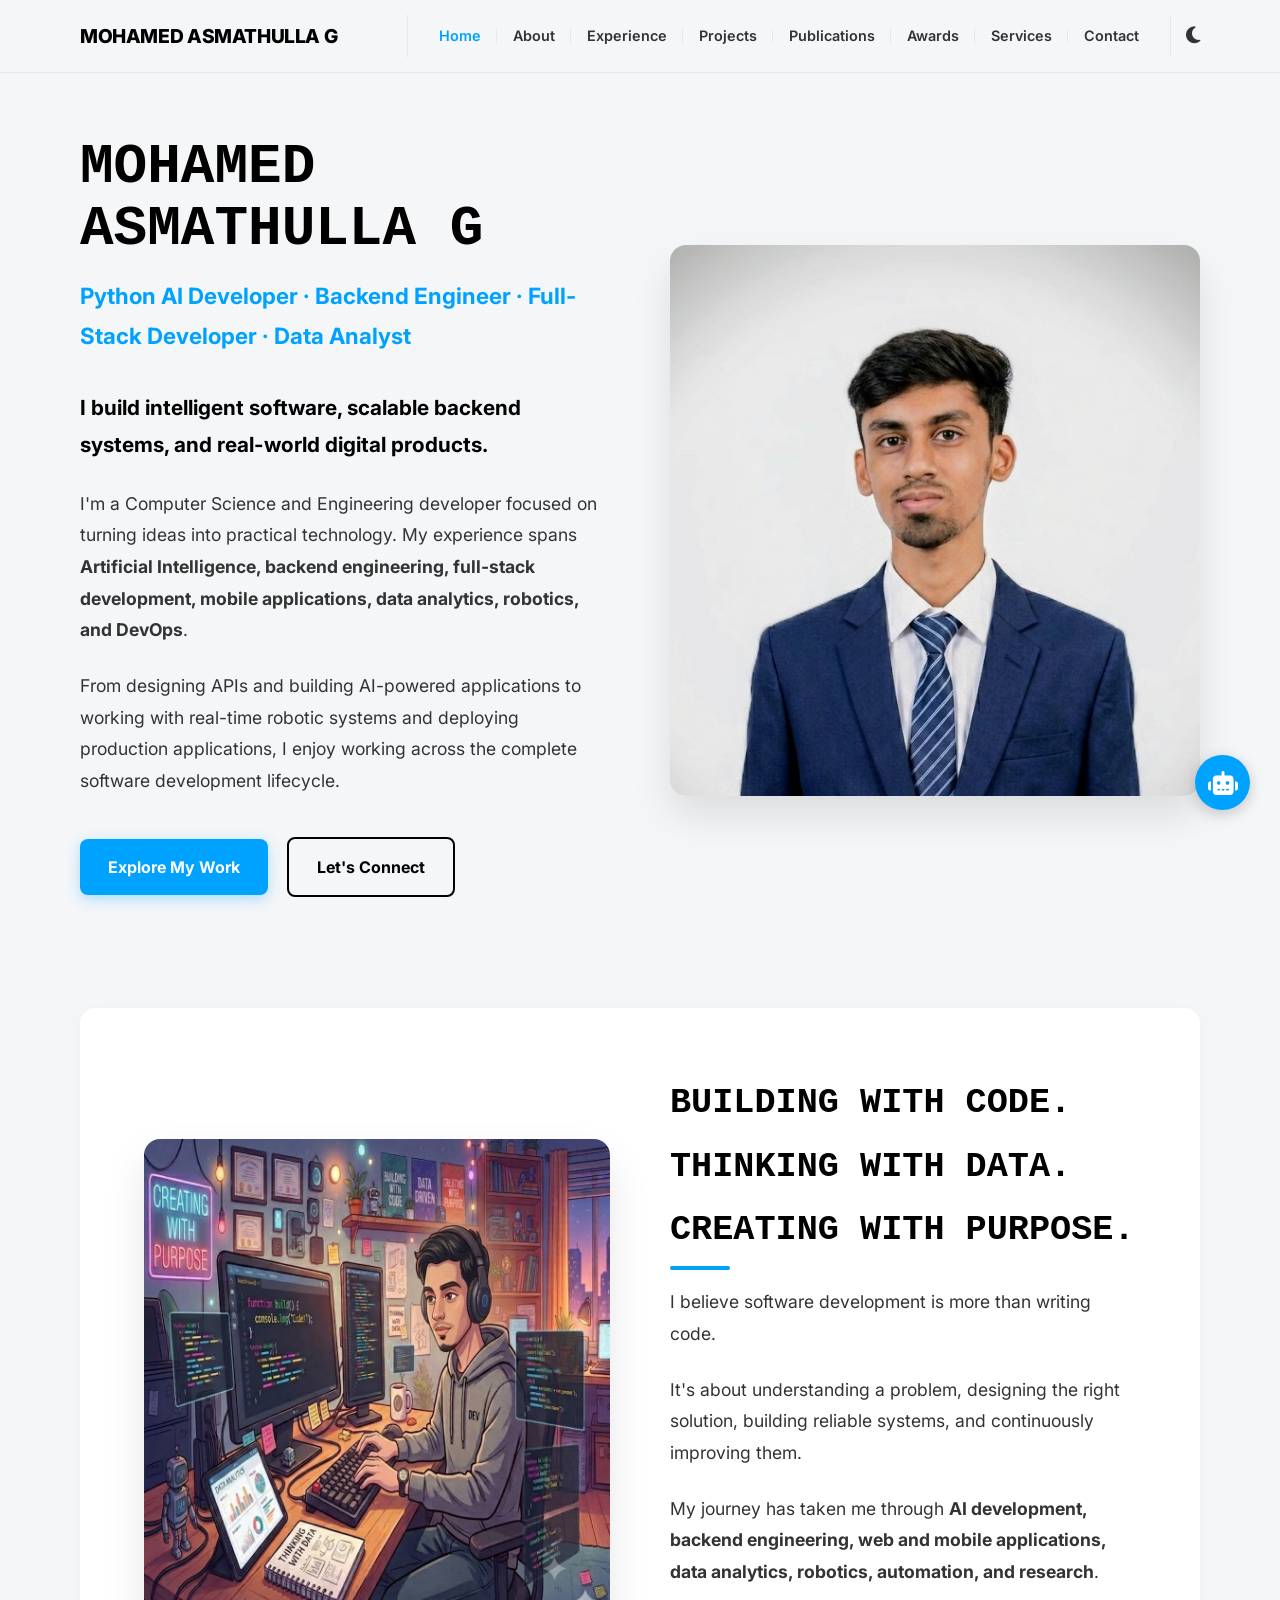
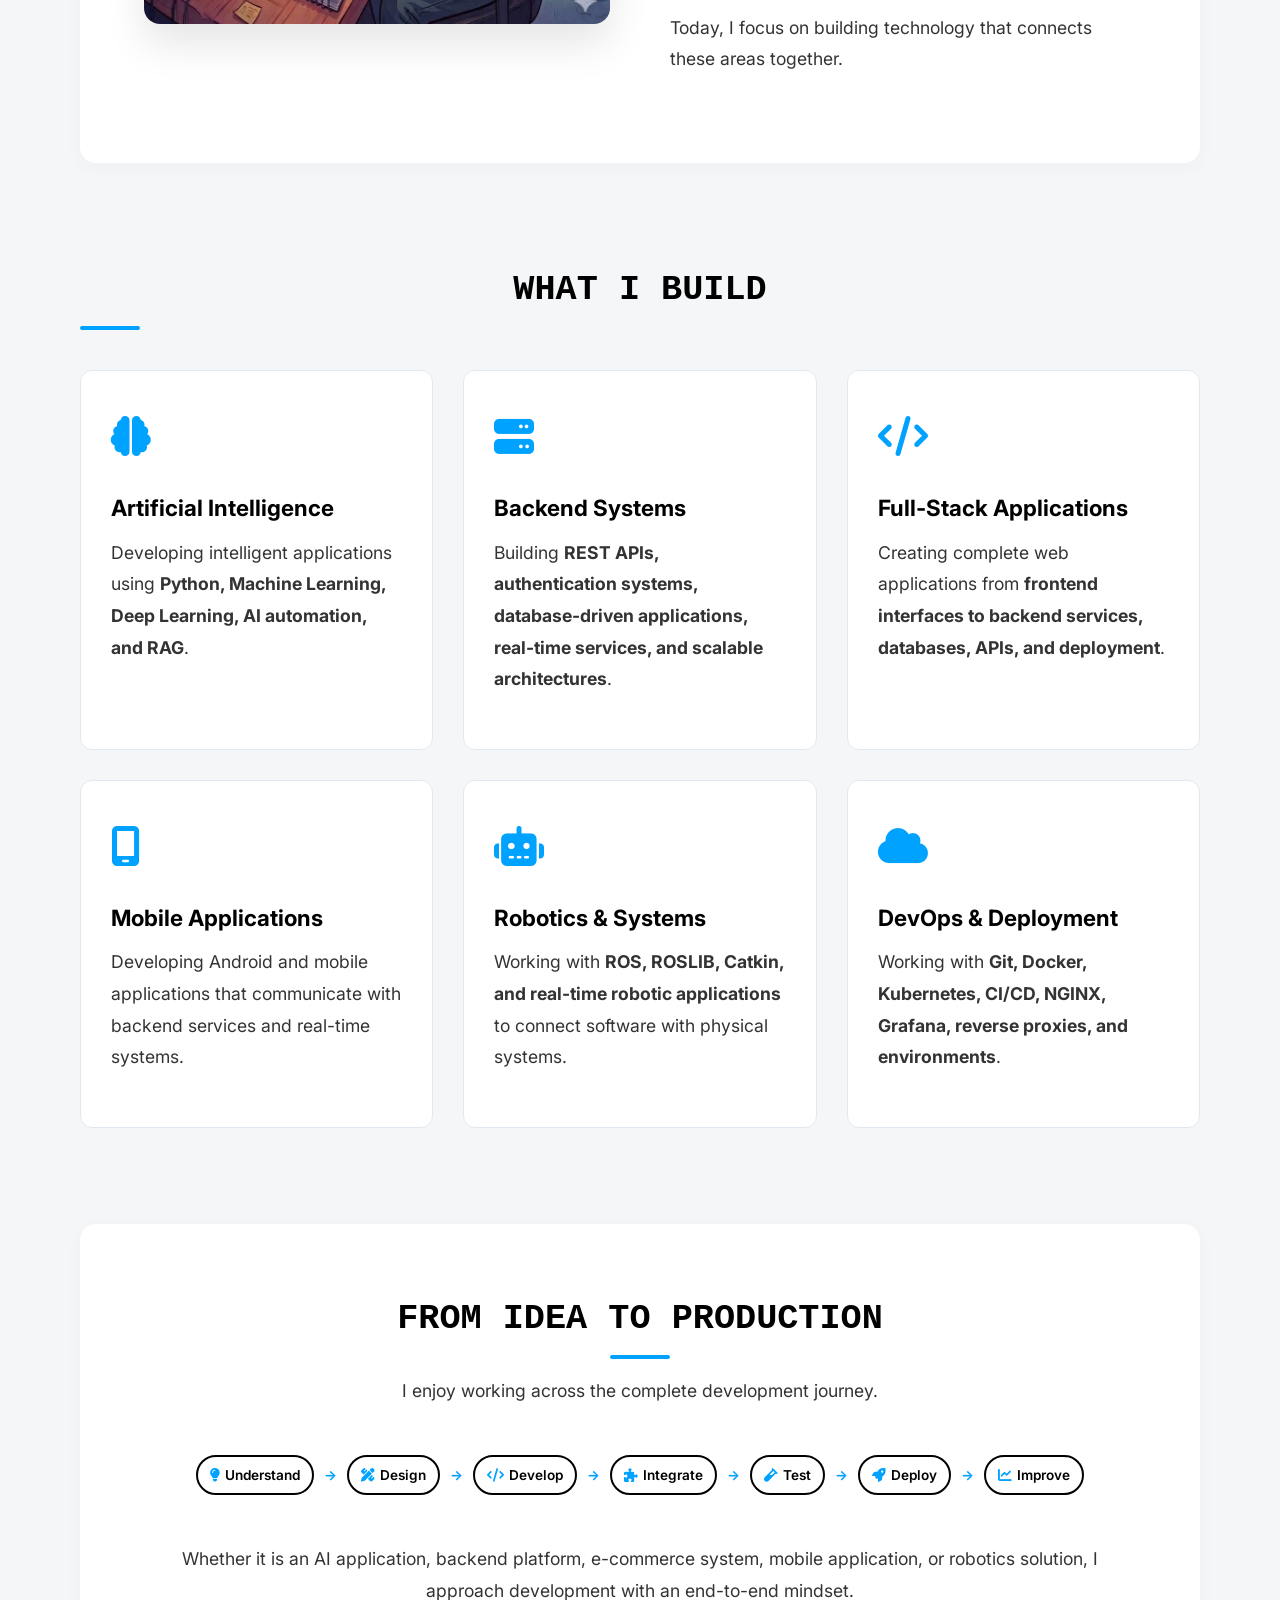
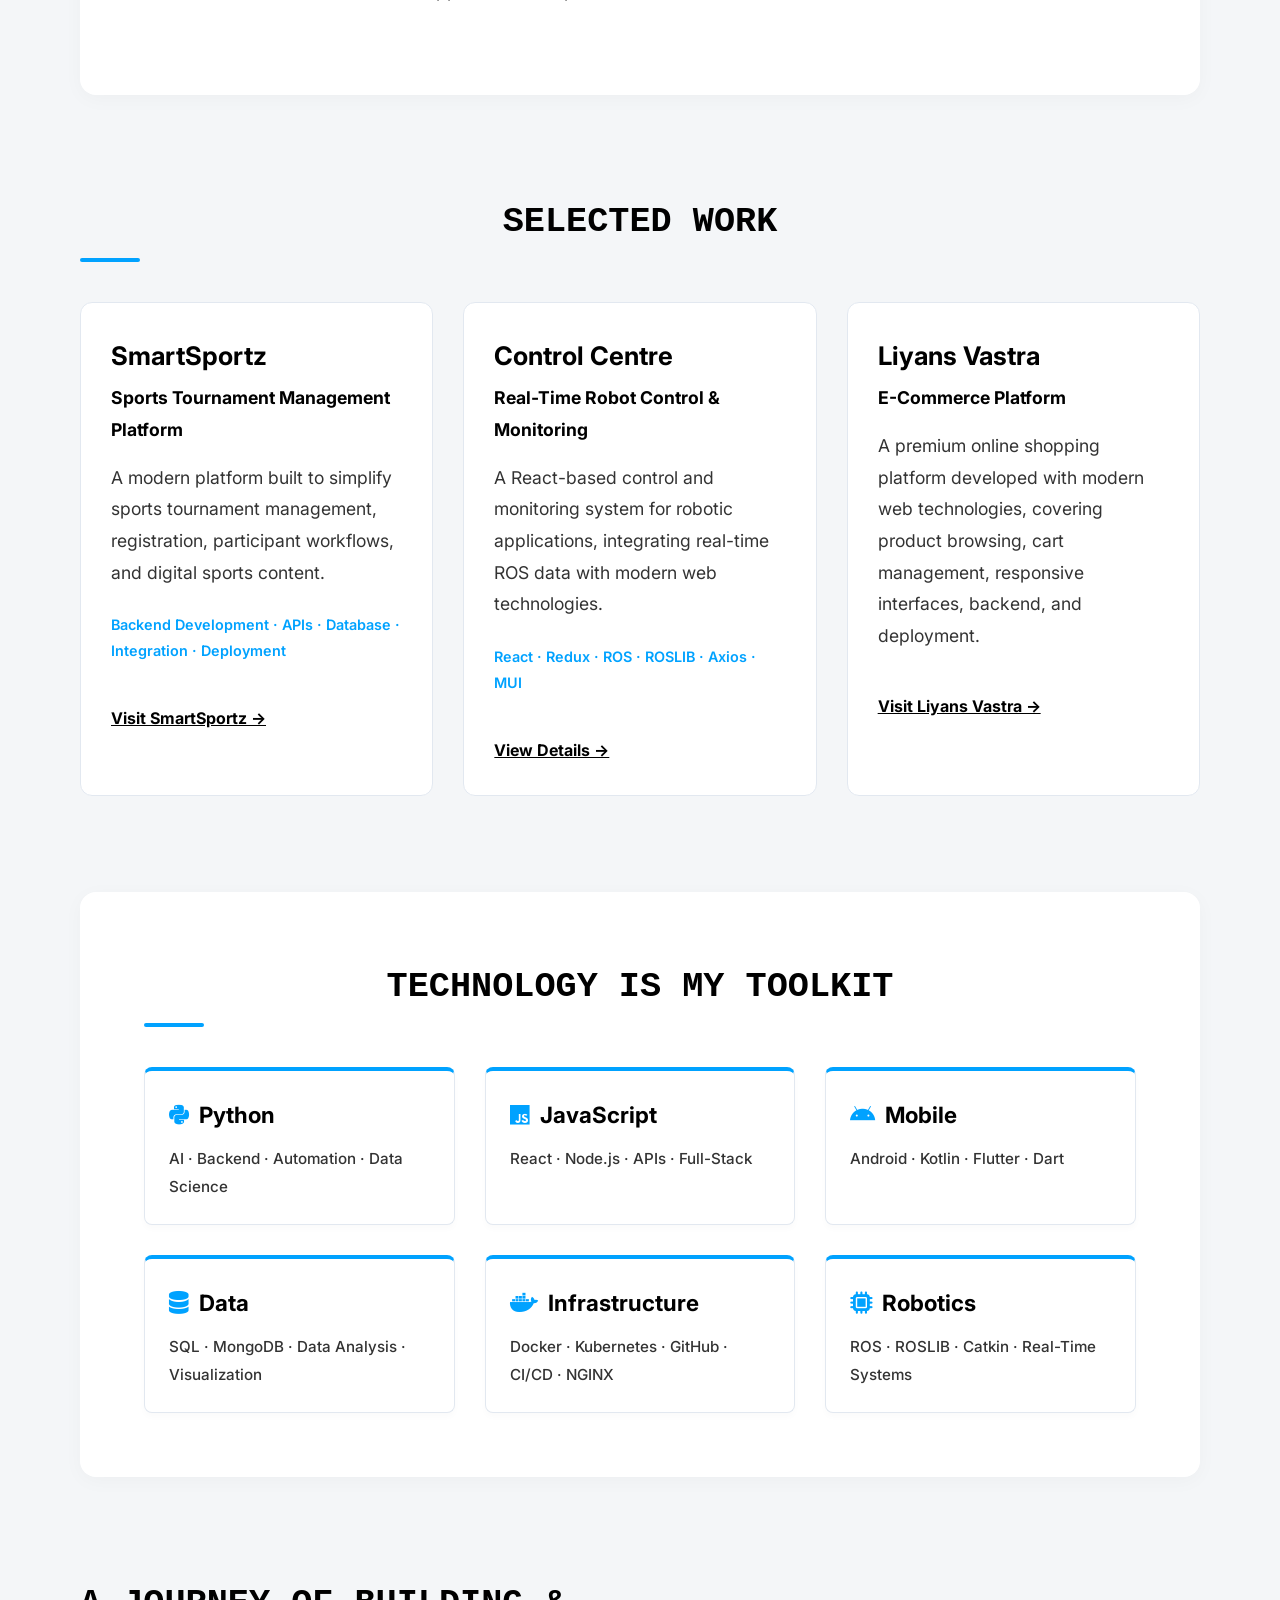
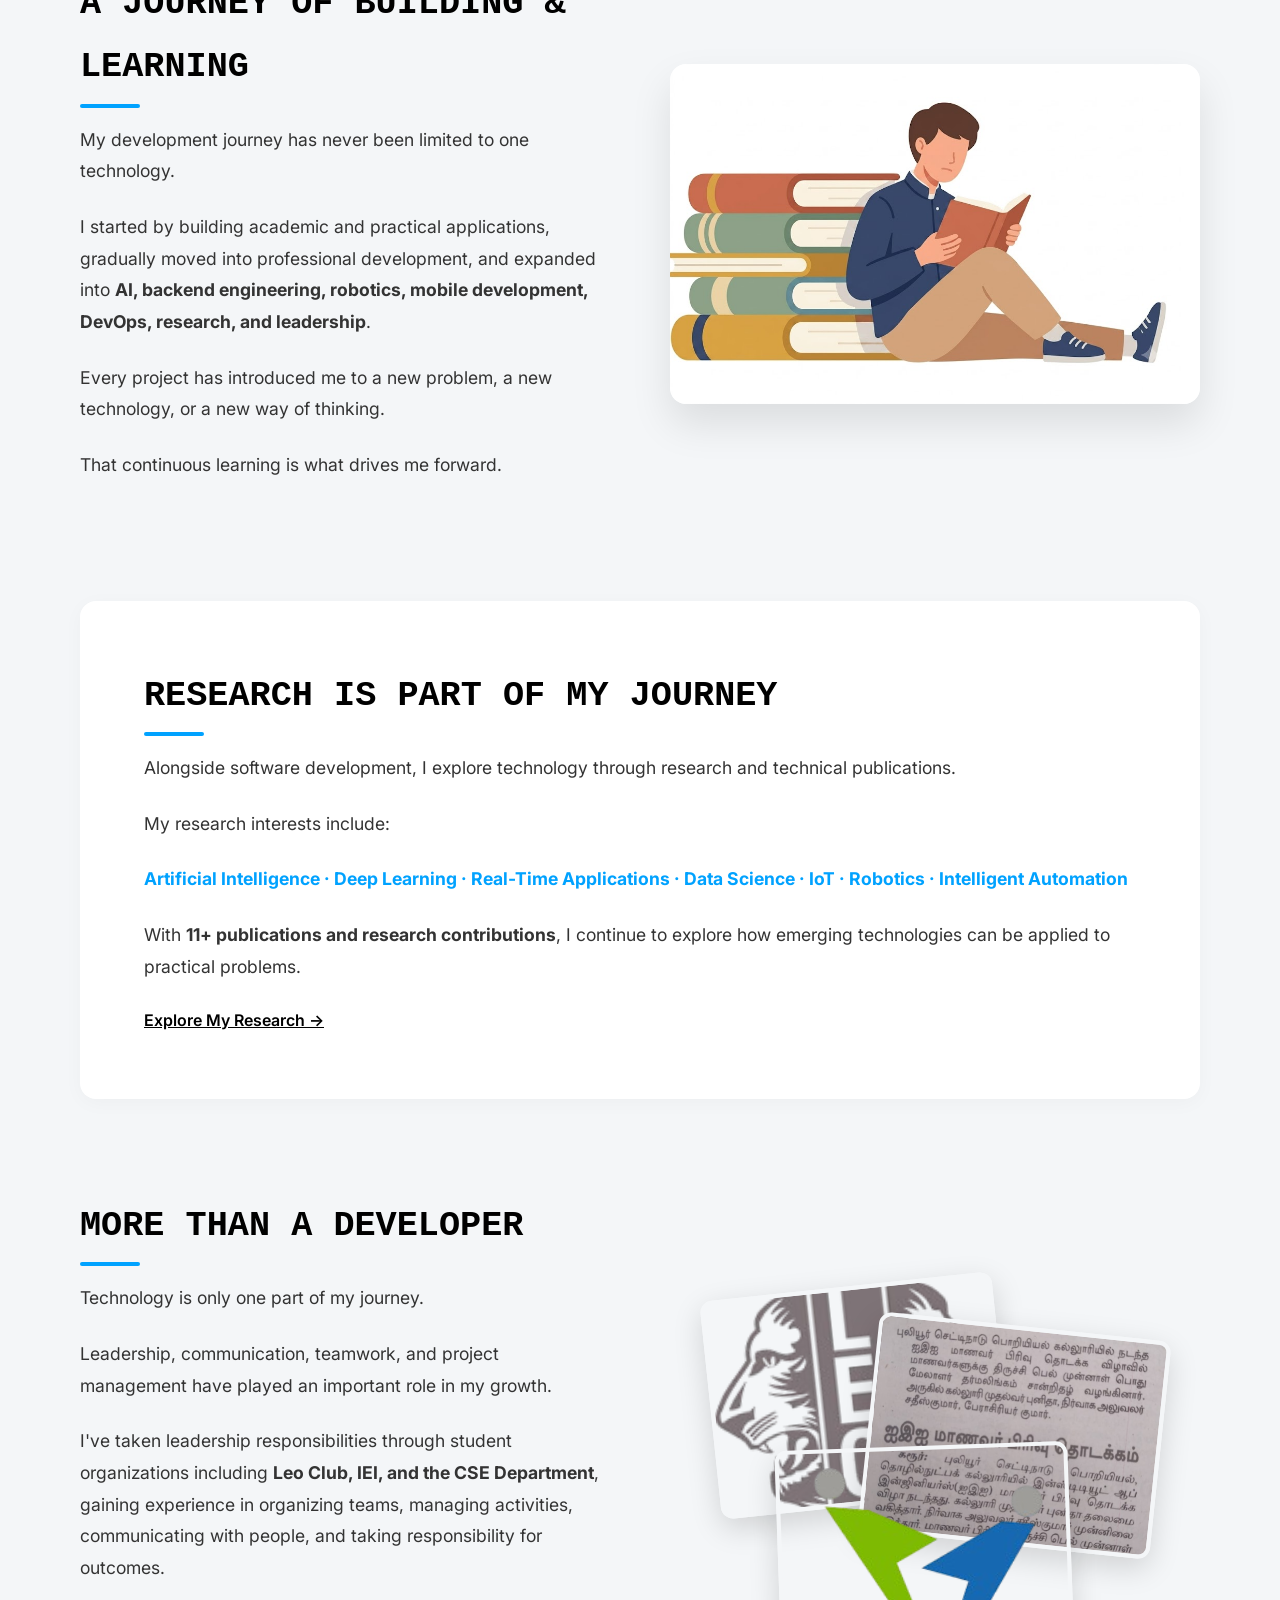
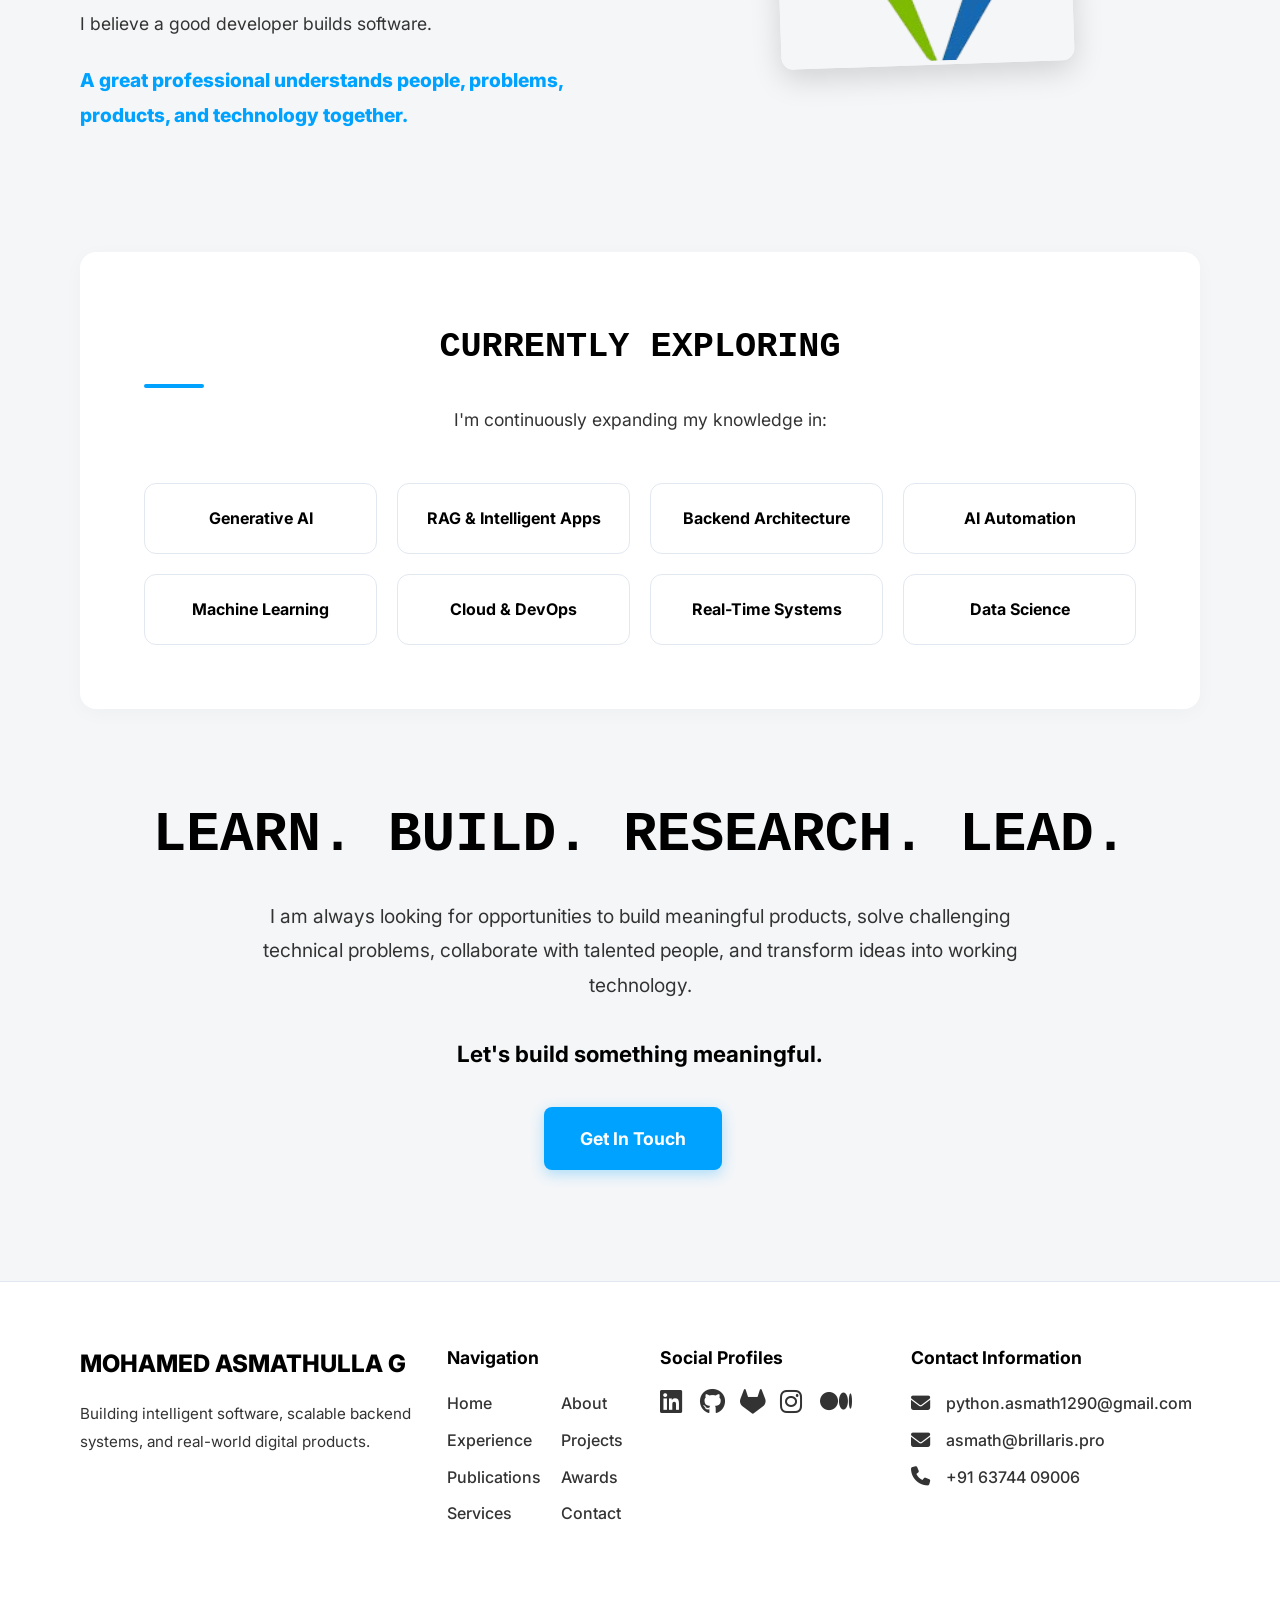
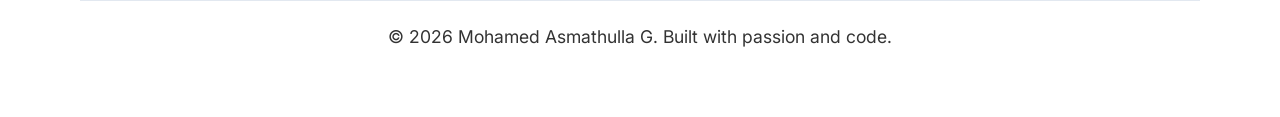
==== index.html @ 59185713 "first commit" ====
﻿<!DOCTYPE html>
<html lang="en">
<head>
  <link rel="icon" type="image/webp" href="images/logo.webp">
  <meta charset="utf-8" />
  <meta name="viewport" content="width=device-width, initial-scale=1" />
  <title>Mohamed Asmathulla G | AI & Backend Developer</title>
  <link href="https://fonts.googleapis.com/css2?family=Inter:wght@400;500;600;700;800&family=JetBrains+Mono:wght@400;700;800&display=swap" rel="stylesheet">
  <link rel="stylesheet" href="https://cdnjs.cloudflare.com/ajax/libs/font-awesome/6.4.0/css/all.min.css">
  <link rel="stylesheet" href="style.css">
</head>
<body>
  <header>
    <div class="container nav-container">
      <div class="logo"><a href="index.html">MOHAMED ASMATHULLA G</a></div>
      <div style="display:flex; align-items:center;">
        <nav class="nav-links">
          <a href="index.html" class="active">Home</a>
          <a href="about.html">About</a>
          <a href="experience.html">Experience</a>
          <a href="projects.html">Projects</a>
          <a href="publications.html">Publications</a>
          <a href="awards.html">Awards</a>
          <a href="services.html">Services</a>
          <a href="contact.html">Contact</a>
        </nav>
        <button class="theme-toggle" id="theme-toggle"><i class="fa-solid fa-moon"></i></button>
      </div>
    </div>
  </header>

  <main class="container">
    
    <!-- Hero Section with Image on Right -->
    <section class="section-block animate-up" style="margin-top: 4rem;">
      <div class="flex-split">
        <div class="flex-content">
          <h1 style="text-transform: uppercase;">Mohamed Asmathulla G</h1>
          <h3 style="color: var(--accent); margin-bottom: 2rem;">
            Python AI Developer &middot; Backend Engineer &middot; Full-Stack Developer &middot; Data Analyst
          </h3>
          
          <p style="font-weight: 700; font-size: 1.3rem; color: var(--text-main);">
            I build intelligent software, scalable backend systems, and real-world digital products.
          </p>
          
          <p>
            I'm a Computer Science and Engineering developer focused on turning ideas into practical technology. My experience spans <strong>Artificial Intelligence, backend engineering, full-stack development, mobile applications, data analytics, robotics, and DevOps</strong>.
          </p>
          
          <p>
            From designing APIs and building AI-powered applications to working with real-time robotic systems and deploying production applications, I enjoy working across the complete software development lifecycle.
          </p>
          
          <div style="margin-top: 2.5rem;">
            <a href="projects.html" class="btn">Explore My Work</a>
            <a href="mailto:python.asmath1290@gmail.com" class="btn btn-outline">Let's Connect</a>
          </div>
        </div>
        <div class="flex-img">
          <img src="images/profile2.webp" alt="Mohamed Asmathulla G" onerror="this.src='https://placehold.co/600x600?text=Mohamed+Asmathulla'">
        </div>
      </div>
    </section>

    <!-- Intro Split Section -->
    <section class="section-block bg-light animate-up delay-1">
      <div class="flex-split reverse">
        <div class="flex-content">
          <h2 style="text-transform:uppercase;">Building with code. Thinking with data. Creating with purpose.</h2>
          <p>I believe software development is more than writing code.</p>
          <p>It's about understanding a problem, designing the right solution, building reliable systems, and continuously improving them.</p>
          <p>My journey has taken me through <strong>AI development, backend engineering, web and mobile applications, data analytics, robotics, automation, and research</strong>.</p>
          <p>Today, I focus on building technology that connects these areas together.</p>
        </div>
        <div class="flex-img">
          <img src="images/buildme.webp" alt="Building with Code" onerror="this.src='https://placehold.co/600x600?text=Code'">
        </div>
      </div>
    </section>

    <!-- What I Build -->
    <section class="section-block animate-up delay-2">
      <h2 style="text-transform:uppercase; text-align:center; display:block;">What I Build</h2>
      <div class="grid" style="margin-top: 3rem;">
        <div class="card">
          <div class="card-icon"><i class="fa-solid fa-brain"></i></div>
          <h3>Artificial Intelligence</h3>
          <p>Developing intelligent applications using <strong>Python, Machine Learning, Deep Learning, AI automation, and RAG</strong>.</p>
        </div>
        <div class="card">
          <div class="card-icon"><i class="fa-solid fa-server"></i></div>
          <h3>Backend Systems</h3>
          <p>Building <strong>REST APIs, authentication systems, database-driven applications, real-time services, and scalable architectures</strong>.</p>
        </div>
        <div class="card">
          <div class="card-icon"><i class="fa-solid fa-code"></i></div>
          <h3>Full-Stack Applications</h3>
          <p>Creating complete web applications from <strong>frontend interfaces to backend services, databases, APIs, and deployment</strong>.</p>
        </div>
        <div class="card">
          <div class="card-icon"><i class="fa-solid fa-mobile-screen"></i></div>
          <h3>Mobile Applications</h3>
          <p>Developing Android and mobile applications that communicate with backend services and real-time systems.</p>
        </div>
        <div class="card">
          <div class="card-icon"><i class="fa-solid fa-robot"></i></div>
          <h3>Robotics & Systems</h3>
          <p>Working with <strong>ROS, ROSLIB, Catkin, and real-time robotic applications</strong> to connect software with physical systems.</p>
        </div>
        <div class="card">
          <div class="card-icon"><i class="fa-solid fa-cloud"></i></div>
          <h3>DevOps & Deployment</h3>
          <p>Working with <strong>Git, Docker, Kubernetes, CI/CD, NGINX, Grafana, reverse proxies, and environments</strong>.</p>
        </div>
      </div>
    </section>

    <!-- Workflow -->
    <section class="section-block bg-light text-center animate-up">
      <h2 style="text-transform:uppercase;">From Idea to Production</h2>
      <p>I enjoy working across the complete development journey.</p>
      
      <div style="display:flex; justify-content:center; align-items:center; flex-wrap:nowrap; gap:10px; margin: 3rem 0; flex-wrap:wrap;">
        <span class="btn-outline" style="padding: 6px 12px; border-radius: 30px; font-weight: 600; font-size: 0.85rem;"><i class="fa-solid fa-lightbulb" style="color:var(--accent); margin-right:5px;"></i>Understand</span>
        <span style="color:var(--accent); font-weight:bold; font-size: 0.85rem;">&rarr;</span>
        <span class="btn-outline" style="padding: 6px 12px; border-radius: 30px; font-weight: 600; font-size: 0.85rem;"><i class="fa-solid fa-pen-ruler" style="color:var(--accent); margin-right:5px;"></i>Design</span>
        <span style="color:var(--accent); font-weight:bold; font-size: 0.85rem;">&rarr;</span>
        <span class="btn-outline" style="padding: 6px 12px; border-radius: 30px; font-weight: 600; font-size: 0.85rem;"><i class="fa-solid fa-code" style="color:var(--accent); margin-right:5px;"></i>Develop</span>
        <span style="color:var(--accent); font-weight:bold; font-size: 0.85rem;">&rarr;</span>
        <span class="btn-outline" style="padding: 6px 12px; border-radius: 30px; font-weight: 600; font-size: 0.85rem;"><i class="fa-solid fa-puzzle-piece" style="color:var(--accent); margin-right:5px;"></i>Integrate</span>
        <span style="color:var(--accent); font-weight:bold; font-size: 0.85rem;">&rarr;</span>
        <span class="btn-outline" style="padding: 6px 12px; border-radius: 30px; font-weight: 600; font-size: 0.85rem;"><i class="fa-solid fa-vial" style="color:var(--accent); margin-right:5px;"></i>Test</span>
        <span style="color:var(--accent); font-weight:bold; font-size: 0.85rem;">&rarr;</span>
        <span class="btn-outline" style="padding: 6px 12px; border-radius: 30px; font-weight: 600; font-size: 0.85rem;"><i class="fa-solid fa-rocket" style="color:var(--accent); margin-right:5px;"></i>Deploy</span>
        <span style="color:var(--accent); font-weight:bold; font-size: 0.85rem;">&rarr;</span>
        <span class="btn-outline" style="padding: 6px 12px; border-radius: 30px; font-weight: 600; font-size: 0.85rem;"><i class="fa-solid fa-chart-line" style="color:var(--accent); margin-right:5px;"></i>Improve</span>
      </div>
      
      <p>Whether it is an AI application, backend platform, e-commerce system, mobile application, or robotics solution, I approach development with an end-to-end mindset.</p>
    </section>

    <!-- Selected Work -->
    <section class="section-block animate-up">
      <h2 style="text-transform:uppercase; text-align:center; display:block;">Selected Work</h2>
      
      <div class="grid" style="margin-top: 3rem;">
        <div class="card">
          <h3 style="font-size: 1.6rem; margin-bottom: 0.2rem;">SmartSportz</h3>
          <p style="font-weight: 700; color: var(--text-main); margin-bottom: 1rem;">Sports Tournament Management Platform</p>
          <p>A modern platform built to simplify sports tournament management, registration, participant workflows, and digital sports content.</p>
          <p style="font-weight: 600; color: var(--accent); font-size:0.9rem;">Backend Development &middot; APIs &middot; Database &middot; Integration &middot; Deployment</p>
          <a href="https://smartsportz.in" target="_blank" style="font-weight: 700; color: var(--text-main); text-decoration: underline; margin-top: 1rem; display:inline-block;">Visit SmartSportz &rarr;</a>
        </div>

        <div class="card">
          <h3 style="font-size: 1.6rem; margin-bottom: 0.2rem;">Control Centre</h3>
          <p style="font-weight: 700; color: var(--text-main); margin-bottom: 1rem;">Real-Time Robot Control & Monitoring</p>
          <p>A React-based control and monitoring system for robotic applications, integrating real-time ROS data with modern web technologies.</p>
          <p style="font-weight: 600; color: var(--accent); font-size:0.9rem;">React &middot; Redux &middot; ROS &middot; ROSLIB &middot; Axios &middot; MUI</p>
          <a href="projects.html" style="font-weight: 700; color: var(--text-main); text-decoration: underline; margin-top: 1rem; display:inline-block;">View Details &rarr;</a>
        </div>

        <div class="card">
          <h3 style="font-size: 1.6rem; margin-bottom: 0.2rem;">Liyans Vastra</h3>
          <p style="font-weight: 700; color: var(--text-main); margin-bottom: 1rem;">E-Commerce Platform</p>
          <p>A premium online shopping platform developed with modern web technologies, covering product browsing, cart management, responsive interfaces, backend, and deployment.</p>
          <a href="https://liyansvastra.com" target="_blank" style="font-weight: 700; color: var(--text-main); text-decoration: underline; margin-top: 1rem; display:inline-block;">Visit Liyans Vastra &rarr;</a>
        </div>
      </div>
    </section>

    <!-- Toolkit (Professional Separated Style) -->
    <section class="section-block bg-light animate-up">
      <h2 style="text-transform:uppercase; text-align:center; display:block;">Technology Is My Toolkit</h2>
      <div class="grid-3" style="margin-top: 3rem;">
        <div class="toolkit-card">
          <h3 style="color:var(--text-main); display:flex; align-items:center; gap:10px;"><i class="fa-brands fa-python" style="color:var(--accent);"></i> Python</h3>
          <p style="font-weight:500; font-size:0.95rem; margin-top:10px; margin-bottom:0;">AI &middot; Backend &middot; Automation &middot; Data Science</p>
        </div>
        <div class="toolkit-card">
          <h3 style="color:var(--text-main); display:flex; align-items:center; gap:10px;"><i class="fa-brands fa-js" style="color:var(--accent);"></i> JavaScript</h3>
          <p style="font-weight:500; font-size:0.95rem; margin-top:10px; margin-bottom:0;">React &middot; Node.js &middot; APIs &middot; Full-Stack</p>
        </div>
        <div class="toolkit-card">
          <h3 style="color:var(--text-main); display:flex; align-items:center; gap:10px;"><i class="fa-brands fa-android" style="color:var(--accent);"></i> Mobile</h3>
          <p style="font-weight:500; font-size:0.95rem; margin-top:10px; margin-bottom:0;">Android &middot; Kotlin &middot; Flutter &middot; Dart</p>
        </div>
        <div class="toolkit-card">
          <h3 style="color:var(--text-main); display:flex; align-items:center; gap:10px;"><i class="fa-solid fa-database" style="color:var(--accent);"></i> Data</h3>
          <p style="font-weight:500; font-size:0.95rem; margin-top:10px; margin-bottom:0;">SQL &middot; MongoDB &middot; Data Analysis &middot; Visualization</p>
        </div>
        <div class="toolkit-card">
          <h3 style="color:var(--text-main); display:flex; align-items:center; gap:10px;"><i class="fa-brands fa-docker" style="color:var(--accent);"></i> Infrastructure</h3>
          <p style="font-weight:500; font-size:0.95rem; margin-top:10px; margin-bottom:0;">Docker &middot; Kubernetes &middot; GitHub &middot; CI/CD &middot; NGINX</p>
        </div>
        <div class="toolkit-card">
          <h3 style="color:var(--text-main); display:flex; align-items:center; gap:10px;"><i class="fa-solid fa-microchip" style="color:var(--accent);"></i> Robotics</h3>
          <p style="font-weight:500; font-size:0.95rem; margin-top:10px; margin-bottom:0;">ROS &middot; ROSLIB &middot; Catkin &middot; Real-Time Systems</p>
        </div>
      </div>
    </section>

    <!-- Journey -->
    <section class="section-block animate-up">
      <div class="flex-split">
        <div class="flex-content">
          <h2 style="text-transform:uppercase;">A Journey of Building &amp; Learning</h2>
          <p>My development journey has never been limited to one technology.</p>
          <p>I started by building academic and practical applications, gradually moved into professional development, and expanded into <strong>AI, backend engineering, robotics, mobile development, DevOps, research, and leadership</strong>.</p>
          <p>Every project has introduced me to a new problem, a new technology, or a new way of thinking.</p>
          <p>That continuous learning is what drives me forward.</p>
        </div>
        <div class="flex-img">
           <img src="images/learnme.webp" alt="Journey" onerror="this.style.display='none'">
        </div>
      </div>
    </section>

    <!-- Research -->
    <section class="section-block bg-light animate-up">
      <h2 style="text-transform:uppercase;">Research is Part of My Journey</h2>
      <p>Alongside software development, I explore technology through research and technical publications.</p>
      <p>My research interests include:</p>
      <p style="font-weight: 700; color: var(--accent); font-size:1.1rem; line-height: 1.8;">
        Artificial Intelligence &middot; Deep Learning &middot; Real-Time Applications &middot; Data Science &middot; IoT &middot; Robotics &middot; Intelligent Automation
      </p>
      <p style="margin-top: 1.5rem;">With <strong>11+ publications and research contributions</strong>, I continue to explore how emerging technologies can be applied to practical problems.</p>
      <a href="publications.html" style="font-weight: 600; color: var(--text-main); text-decoration: underline;">Explore My Research &rarr;</a>
    </section>

    <!-- Leadership with Image Stack -->
    <section class="section-block animate-up">
      <div class="flex-split">
        <div class="flex-content">
          <h2 style="text-transform:uppercase; display:block;">More Than A Developer</h2>
          <p>Technology is only one part of my journey.</p>
          <p>Leadership, communication, teamwork, and project management have played an important role in my growth.</p>
          <p>I've taken leadership responsibilities through student organizations including <strong>Leo Club, IEI, and the CSE Department</strong>, gaining experience in organizing teams, managing activities, communicating with people, and taking responsibility for outcomes.</p>
          <p>I believe a good developer builds software.</p>
          <p style="font-weight:800; color:var(--accent); font-size:1.2rem; margin-top: 1rem;">A great professional understands people, problems, products, and technology together.</p>
        </div>
        <div class="flex-img">
          <div class="image-stack">
            <img src="images/leo.png" alt="Leo" onerror="this.src='https://placehold.co/400x300?text=Leo'">
            <img src="images/ieipaper.webp" alt="Team" onerror="this.src='https://placehold.co/400x300?text=Team'">
            <img src="images/ccet.png" alt="College" onerror="this.src='https://placehold.co/400x300?text=College'">
          </div>
        </div>
      </div>
    </section>

    <!-- Currently Exploring -->
    <section class="section-block bg-light animate-up">
      <h2 style="text-transform:uppercase; text-align:center; display:block;">Currently Exploring</h2>
      <p class="text-center">I'm continuously expanding my knowledge in:</p>
      
      <div class="grid-4" style="margin-top: 3rem;">
        <div class="explore-card">Generative AI</div>
        <div class="explore-card">RAG &amp; Intelligent Apps</div>
        <div class="explore-card">Backend Architecture</div>
        <div class="explore-card">AI Automation</div>
        <div class="explore-card">Machine Learning</div>
        <div class="explore-card">Cloud &amp; DevOps</div>
        <div class="explore-card">Real-Time Systems</div>
        <div class="explore-card">Data Science</div>
      </div>
    </section>

    <section class="section-block text-center animate-up">
      <h1 style="text-transform:uppercase; font-size:3.5rem;">Learn. Build. Research. Lead.</h1>
      <p style="margin: 2rem auto; max-width: 800px; font-size:1.2rem;">
        I am always looking for opportunities to build meaningful products, solve challenging technical problems, collaborate with talented people, and transform ideas into working technology.
      </p>
      <h3 style="color:var(--text-main); margin-bottom: 2rem;">Let's build something meaningful.</h3>
      
      <a href="mailto:python.asmath1290@gmail.com" class="btn" style="padding: 16px 36px; font-size: 1.1rem;">Get In Touch</a>
    </section>

  </main>

    <footer>
    <div class="container">
      <div class="footer-content">
        <div>
          <div class="footer-logo">MOHAMED ASMATHULLA G</div>
          <p style="max-width: 400px; font-size: 0.95rem;">Building intelligent software, scalable backend systems, and real-world digital products.</p>
        </div>
        
        <div class="footer-links">
          <h4>Navigation</h4>
          <ul style="list-style:none; padding:0; display:grid; grid-template-columns: 1fr 1fr; column-gap: 20px;">
            <li style="margin-bottom:8px;"><a href="index.html" style="color:var(--text-muted);">Home</a></li>
            <li style="margin-bottom:8px;"><a href="about.html" style="color:var(--text-muted);">About</a></li>
            <li style="margin-bottom:8px;"><a href="experience.html" style="color:var(--text-muted);">Experience</a></li>
            <li style="margin-bottom:8px;"><a href="projects.html" style="color:var(--text-muted);">Projects</a></li>
            <li style="margin-bottom:8px;"><a href="publications.html" style="color:var(--text-muted);">Publications</a></li>
            <li style="margin-bottom:8px;"><a href="awards.html" style="color:var(--text-muted);">Awards</a></li>
            <li style="margin-bottom:8px;"><a href="services.html" style="color:var(--text-muted);">Services</a></li>
            <li style="margin-bottom:8px;"><a href="contact.html" style="color:var(--text-muted);">Contact</a></li>
          </ul>
        </div>

        <div class="footer-links">
          <h4>Social Profiles</h4>
          <ul style="display: flex; gap: 20px; list-style:none; padding:0;">
            <li><a href="https://www.linkedin.com/in/mohamed-asmathulla-g-2024a8287/" target="_blank" title="LinkedIn"><i class="fa-brands fa-linkedin" style="font-size: 1.6rem;"></i></a></li>
            <li><a href="https://github.com/Mr-asmath/" target="_blank" title="GitHub"><i class="fa-brands fa-github" style="font-size: 1.6rem;"></i></a></li>
            <li><a href="http://gitlab.com/Asmath2005/" target="_blank" title="GitLab"><i class="fa-brands fa-gitlab" style="font-size: 1.6rem;"></i></a></li>
            <li><a href="https://www.instagram.com/programming_tamizhan" target="_blank" title="Instagram"><i class="fa-brands fa-instagram" style="font-size: 1.6rem;"></i></a></li>
            <li><a href="https://medium.com/@python.asmath1290" target="_blank" title="Medium"><i class="fa-brands fa-medium" style="font-size: 1.6rem;"></i></a></li>
          </ul>
        </div>
        
        <div class="footer-links">
          <h4>Contact Information</h4>
          <ul style="list-style:none; padding:0;">
            <li style="margin-bottom:8px;"><a href="mailto:python.asmath1290@gmail.com"><i class="fa-solid fa-envelope" style="margin-right:5px;"></i> python.asmath1290@gmail.com</a></li>
            <li style="margin-bottom:8px;"><a href="mailto:asmath@brillaris.pro"><i class="fa-solid fa-envelope" style="margin-right:5px;"></i> asmath@brillaris.pro</a></li>
            <li style="margin-bottom:8px;"><a href="tel:+916374409006"><i class="fa-solid fa-phone" style="margin-right:5px;"></i> +91 63744 09006</a></li>
          </ul>
        </div>
      </div>
      <div class="footer-bottom" style="text-align:center; padding-top:20px; border-top:1px solid var(--border); color:var(--text-muted); font-size:0.9rem;">
        <p>&copy; 2026 Mohamed Asmathulla G. Built with passion and code.</p>
      </div>
    </div>
  </footer>

  
  <button id="scrollToTop" class="scroll-to-top" title="Go to top"><i class="fa-solid fa-arrow-up"></i></button>
    <!-- AI Chat Widget -->
  <div class="ai-chat-widget">
    <button id="ai-chat-toggle" class="ai-chat-toggle">
      <i class="fa-solid fa-robot"></i>
    </button>
    <div id="ai-chat-window" class="ai-chat-window">
      <div class="ai-chat-header">
        <h4 style="margin:0; font-size:1rem; color:var(--text-main);"><i class="fa-solid fa-robot" style="color:var(--accent); margin-right:8px;"></i> AI Assistant</h4>
        <button id="ai-chat-close" style="background:none; border:none; color:var(--text-muted); cursor:pointer;"><i class="fa-solid fa-xmark"></i></button>
      </div>
      <div id="ai-chat-messages" class="ai-chat-messages">
        <div class="ai-message bot">Hi there! I'm an AI assistant trained on Mohamed Asmathulla's portfolio. Ask me anything about his experience, projects, or skills!</div>
      </div>
      <div class="ai-chat-input-area">
        <input type="text" id="ai-chat-input" placeholder="Type a message..." autocomplete="off">
        <button id="ai-chat-send"><i class="fa-solid fa-paper-plane"></i></button>
      </div>
    </div>
  </div>
  <script src="main.js"></script>
</body>
</html>
---- style.css ----
﻿:root {
  --bg: #f4f6f8;
  --text-main: #000000;
  --text-muted: #333333;
  --border: #e2e8f0;
  --accent: #00a2ff;
  --accent-hover: #0077cc;
  --accent-light: #e6f4ff;
  --card-bg: #ffffff;
}

[data-theme="dark"] {
  --bg: #0f172a;
  --text-main: #f8fafc;
  --text-muted: #cbd5e1;
  --border: #1e293b;
  --accent: #3b82f6;
  --accent-hover: #60a5fa;
  --accent-light: #1e3a8a;
  --card-bg: #1e293b;
}

* { box-sizing: border-box; margin: 0; padding: 0; }
body { font-family: 'Inter', sans-serif; background-color: var(--bg); color: var(--text-main); line-height: 1.8; transition: 0.3s; overflow-x: hidden; }
a { color: inherit; text-decoration: none; transition: color 0.2s; }

.container { max-width: 1200px; margin: 0 auto; padding: 0 40px; }

header { 
  padding: 15px 0; position: sticky; top: 0; 
  background-color: rgba(244, 246, 248, 0.95); 
  backdrop-filter: blur(10px); z-index: 100; border-bottom: 1px solid var(--border);
}
[data-theme="dark"] header { background-color: rgba(15, 23, 42, 0.95); }

.nav-container { display: flex; justify-content: space-between; align-items: center; }
.logo a { font-size: 1.2rem; font-weight: 800; color: var(--text-main); letter-spacing: -0.02em; }
.logo a:hover { color: var(--accent); }

.nav-links { display: flex; align-items: center; border-left: 1px solid var(--border); border-right: 1px solid var(--border); padding: 0 15px; }
.nav-links a { font-size: 0.9rem; font-weight: 600; color: var(--text-muted); padding: 8px 16px; position: relative; }
.nav-links a:hover, .nav-links a.active { color: var(--accent); }
.nav-links a:not(:last-child)::after { content: ''; position: absolute; right: 0; top: 50%; transform: translateY(-50%); height: 14px; width: 1px; background-color: var(--border); }

.theme-toggle { background: none; border: none; cursor: pointer; color: var(--text-muted); font-size: 1.2rem; margin-left: 15px; }

main { padding: 80px 0; min-height: 80vh; }
h1, h2 { font-family: "Courier New", Courier, monospace; }`nh1, h2, h3, h4 { font-weight: 800; color: var(--text-main); letter-spacing: -0.02em; }
h1 { font-size: 3.5rem; margin-bottom: 1rem; line-height: 1.1; }
h2 { font-size: 2.2rem; margin: 0 0 1.5rem 0; display: inline-block; position: relative; }
h2::after { content: ''; position: absolute; bottom: -8px; left: 0; width: 60px; height: 4px; background-color: var(--accent); border-radius: 2px;}

h3 { font-size: 1.4rem; margin-bottom: 0.5rem; }
p { color: var(--text-muted); margin-bottom: 1.5rem; font-size: 1.1rem; }
ul { margin-bottom: 1.5rem; padding-left: 20px; color: var(--text-muted); }
li { margin-bottom: 0.5rem; }

.section-block { margin-bottom: 6rem; position: relative; }
.section-block.bg-light { background-color: var(--card-bg); padding: 4rem; border-radius: 16px; box-shadow: 0 4px 20px rgba(0,0,0,0.03); }
.text-center { text-align: center; }
.text-center h2::after { left: 50%; transform: translateX(-50%); }

.flex-split { display: flex; align-items: center; gap: 60px; }
.flex-split.reverse { flex-direction: row-reverse; }
.flex-content { flex: 1; }
.flex-img { flex: 1; text-align: center; position: relative; }
.flex-img img { max-width: 100%; border-radius: 16px; box-shadow: 0 20px 40px rgba(0,0,0,0.1); transition: transform 0.5s ease; }
.flex-img img:hover { transform: translateY(-10px); }

/* Image Stack */
.image-stack { position: relative; width: 100%; max-width: 450px; height: 380px; margin: 0 auto; }
.image-stack img { position: absolute; width: 65%; border-radius: 12px; box-shadow: 0 10px 30px rgba(0,0,0,0.15); transition: transform 0.3s; border: 4px solid var(--bg); object-fit: cover; aspect-ratio: 4/3;}
.image-stack img:nth-child(1) { top: 0; left: 0; z-index: 1; transform: rotate(-6deg); }
.image-stack img:nth-child(2) { top: 40px; right: 0; z-index: 2; transform: rotate(6deg); }
.image-stack img:nth-child(3) { bottom: 0; left: 15%; z-index: 3; transform: rotate(-2deg); }
.image-stack img:hover { z-index: 10; transform: scale(1.08) rotate(0deg); }

/* Buttons */
.btn { display: inline-block; padding: 14px 28px; background-color: var(--accent); color: #fff !important; border-radius: 8px; font-weight: 700; margin-right: 15px; margin-bottom: 15px; box-shadow: 0 4px 14px rgba(0, 162, 255, 0.3); transition: 0.3s; }
.btn:hover { background-color: var(--accent-hover); transform: translateY(-3px); box-shadow: 0 6px 20px rgba(0, 162, 255, 0.4); }
.btn-outline { background-color: transparent; color: var(--text-main) !important; border: 2px solid var(--text-main); box-shadow: none; }
.btn-outline:hover { background-color: var(--text-main); color: var(--bg) !important; }

/* Grids & Cards */
.grid { display: grid; grid-template-columns: repeat(auto-fill, minmax(320px, 1fr)); gap: 30px; }
.grid-3 { display: grid; grid-template-columns: repeat(3, 1fr); gap: 30px; }
.grid-4 { display: grid; grid-template-columns: repeat(4, 1fr); gap: 20px; }

.card { background-color: var(--card-bg); border: 1px solid var(--border); border-radius: 12px; padding: 30px; transition: 0.4s; overflow: hidden; }
.card:hover { transform: translateY(-8px); box-shadow: 0 20px 40px rgba(0, 0, 0, 0.05); border-color: var(--accent); }
.card-icon { font-size: 2.5rem; margin-bottom: 15px; color: var(--accent); }

/* Professional Toolkit Card */
.toolkit-card {
  background: var(--card-bg);
  border-radius: 8px;
  padding: 24px;
  border: 1px solid var(--border);
  border-top: 4px solid var(--accent);
  box-shadow: 0 4px 6px rgba(0,0,0,0.02);
  transition: 0.3s;
}
.toolkit-card:hover {
  transform: translateY(-5px);
  box-shadow: 0 10px 25px rgba(0,0,0,0.06);
}

/* Explore Cards */
.explore-card { background: var(--card-bg); border: 1px solid var(--border); border-radius: 12px; padding: 20px; text-align: center; font-weight: 700; transition: 0.3s; cursor: pointer; }
.explore-card:hover { background: var(--accent); color: #fff; transform: scale(1.05); box-shadow: 0 10px 25px rgba(0, 162, 255, 0.3); }

/* Animations */
@keyframes fadeInUp { from { opacity: 0; transform: translateY(30px); } to { opacity: 1; transform: translateY(0); } }
.animate-up { animation: fadeInUp 0.8s ease forwards; opacity: 0;}
.delay-1 { animation-delay: 0.2s; }
.delay-2 { animation-delay: 0.4s; }

/* Footer */
footer { background-color: var(--card-bg); padding: 60px 0 40px; border-top: 1px solid var(--border); }
.footer-content { display: grid; grid-template-columns: 1.8fr 1fr 1.2fr 1.5fr; gap: 20px; margin-bottom: 40px; }
.footer-logo { font-size: 1.5rem; font-weight: 800; margin-bottom: 15px; }
.footer-links h4 { margin-bottom: 15px; font-size: 1.1rem; }
.footer-links ul { list-style: none; padding: 0; }
.footer-links li { margin-bottom: 12px; }
.footer-links li a { color: var(--text-muted); font-weight: 500; display: flex; align-items: center; gap: 10px; }
.footer-links li a:hover { color: var(--accent); }
.footer-links i { font-size: 1.2rem; width: 20px; text-align: center; }
.footer-bottom { text-align: center; color: var(--text-muted); font-size: 0.9rem; padding-top: 20px; border-top: 1px solid var(--border); }

@media (max-width: 992px) {
  .flex-split, .flex-split.reverse { flex-direction: column; }
}
@media (max-width: 768px) {
  .footer-content { grid-template-columns: 1fr; gap: 40px; }
  .nav-links { display: none; }
  .grid-3, .grid-4 { grid-template-columns: 1fr; }
}



/* Scroll to Top Button */
.scroll-to-top {
  position: fixed;
  bottom: 30px;
  right: 30px;
  background: var(--accent);
  color: #fff;
  width: 50px;
  height: 50px;
  border-radius: 50%;
  border: none;
  font-size: 1.2rem;
  cursor: pointer;
  box-shadow: 0 4px 10px rgba(0,0,0,0.2);
  display: none;
  align-items: center;
  justify-content: center;
  z-index: 1000;
  transition: transform 0.3s ease, background 0.3s ease;
}
.scroll-to-top:hover {
  background: var(--accent-light);
  color: var(--accent);
  transform: translateY(-5px);
}

/* AI Chat Widget */
.ai-chat-widget {
  position: fixed;
  bottom: 90px;
  right: 30px;
  z-index: 999;
}
.ai-chat-toggle {
  background: var(--accent);
  color: #fff;
  width: 55px;
  height: 55px;
  border-radius: 50%;
  border: none;
  font-size: 1.5rem;
  cursor: pointer;
  box-shadow: 0 4px 15px rgba(0,0,0,0.2);
  display: flex;
  align-items: center;
  justify-content: center;
  transition: transform 0.3s ease;
}
.ai-chat-toggle:hover {
  transform: scale(1.05);
}
.ai-chat-window {
  display: none;
  position: absolute;
  bottom: 70px;
  right: 0;
  width: 320px;
  height: 400px;
  background: var(--card-bg);
  border: 1px solid var(--border);
  border-radius: 12px;
  box-shadow: 0 10px 30px rgba(0,0,0,0.1);
  flex-direction: column;
  overflow: hidden;
}
.ai-chat-header {
  padding: 15px;
  border-bottom: 1px solid var(--border);
  display: flex;
  justify-content: space-between;
  align-items: center;
  background: var(--bg);
}
.ai-chat-messages {
  flex: 1;
  padding: 15px;
  overflow-y: auto;
  display: flex;
  flex-direction: column;
  gap: 10px;
}
.ai-message {
  padding: 10px 12px;
  border-radius: 8px;
  font-size: 0.9rem;
  max-width: 85%;
  line-height: 1.4;
}
.ai-message.bot {
  background: var(--bg);
  color: var(--text-main);
  align-self: flex-start;
  border: 1px solid var(--border);
}
.ai-message.user {
  background: var(--accent);
  color: #fff;
  align-self: flex-end;
}
.ai-message.typing {
  font-style: italic;
  color: var(--text-muted);
  background: transparent;
  border: none;
}
.ai-chat-input-area {
  padding: 10px;
  border-top: 1px solid var(--border);
  display: flex;
  gap: 10px;
  background: var(--bg);
}
.ai-chat-input-area input {
  flex: 1;
  padding: 10px;
  border: 1px solid var(--border);
  border-radius: 20px;
  background: var(--card-bg);
  color: var(--text-main);
  outline: none;
}
.ai-chat-input-area input:focus {
  border-color: var(--accent);
}
.ai-chat-input-area button {
  background: var(--accent);
  color: #fff;
  border: none;
  width: 40px;
  height: 40px;
  border-radius: 50%;
  cursor: pointer;
  display: flex;
  align-items: center;
  justify-content: center;
}
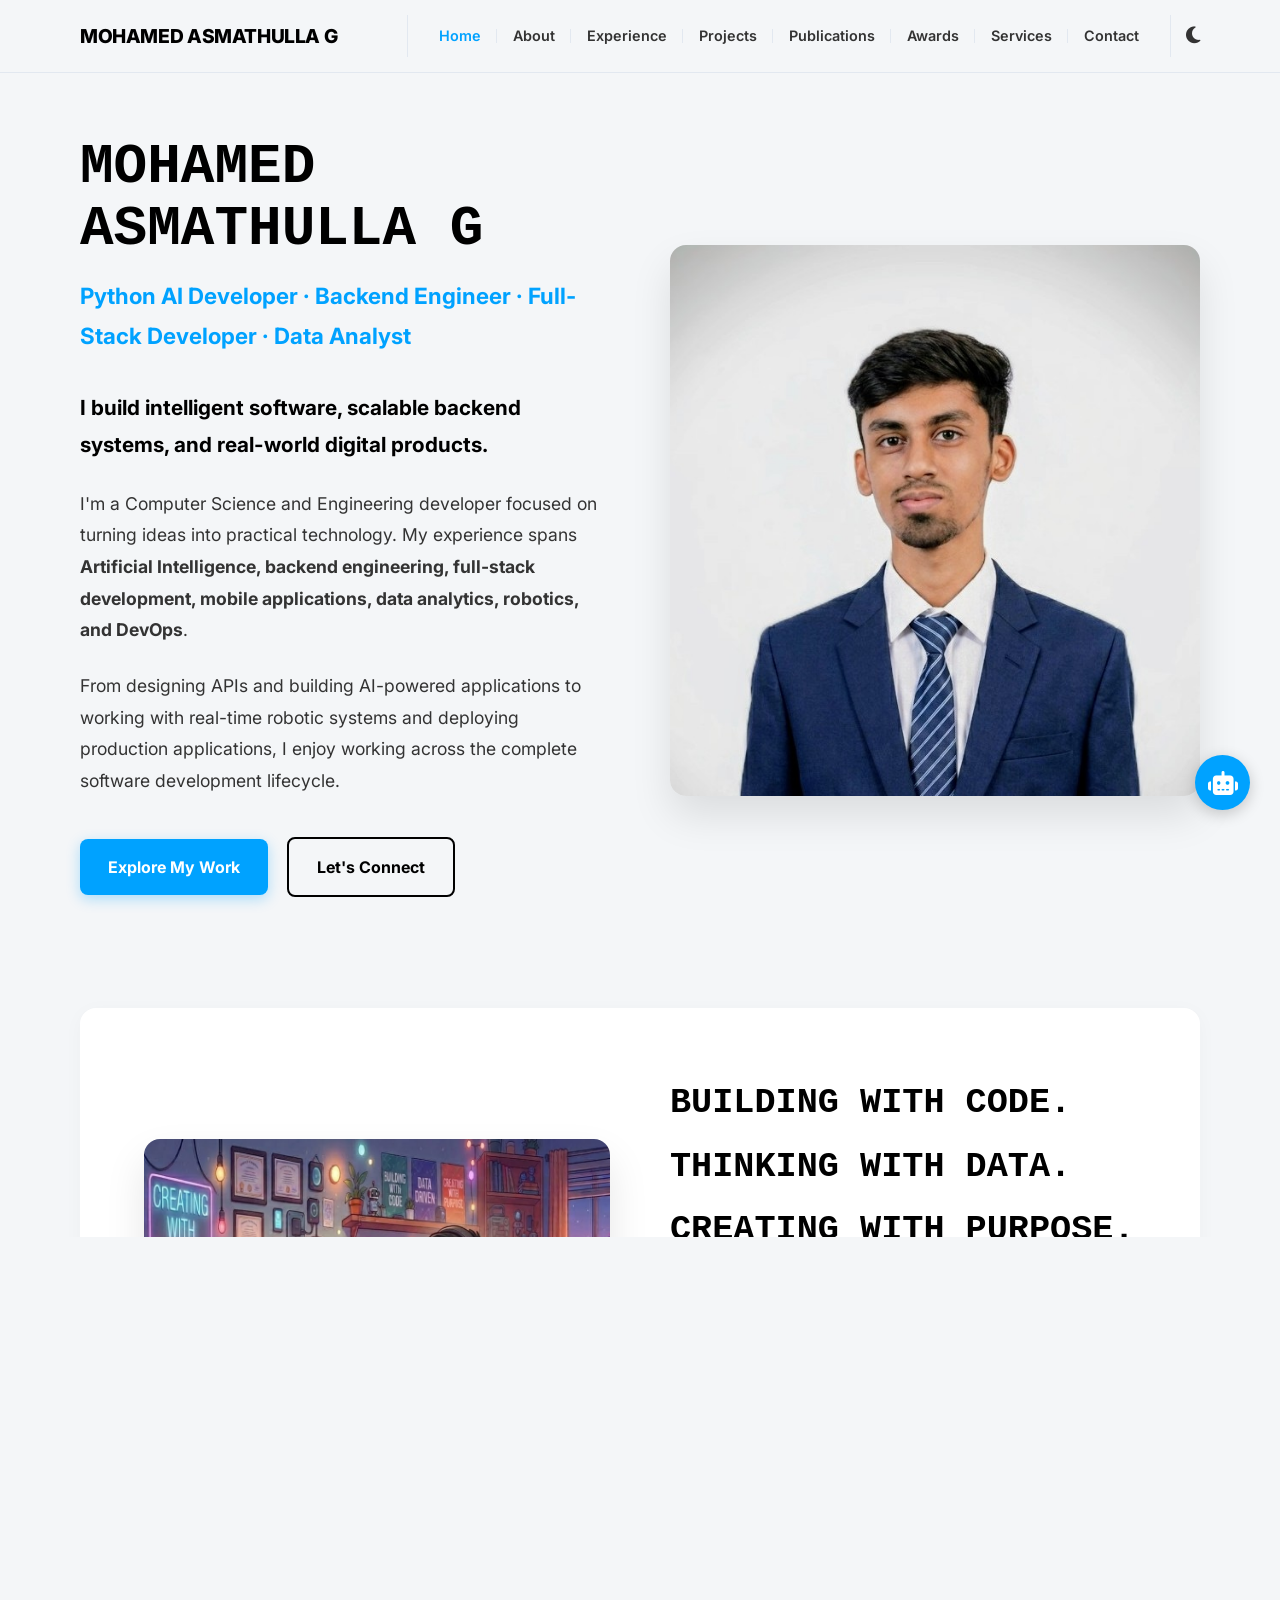
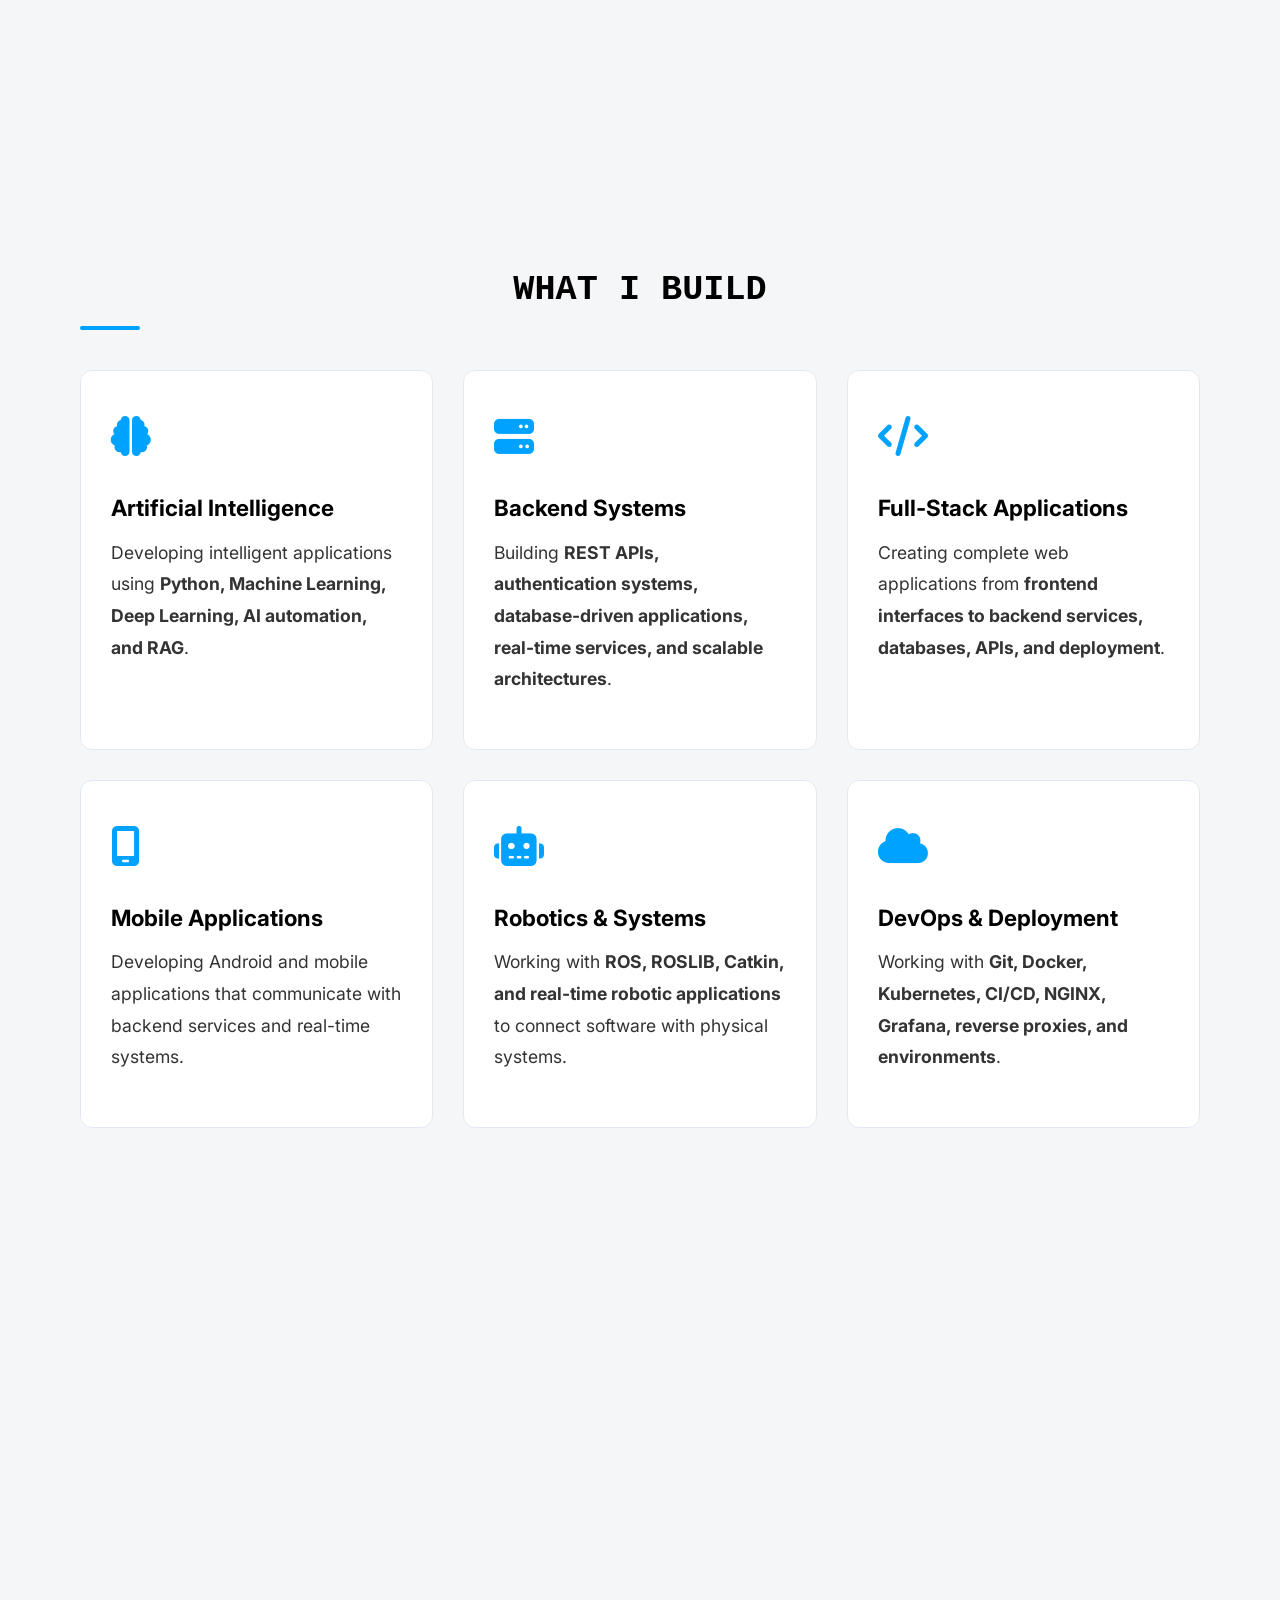
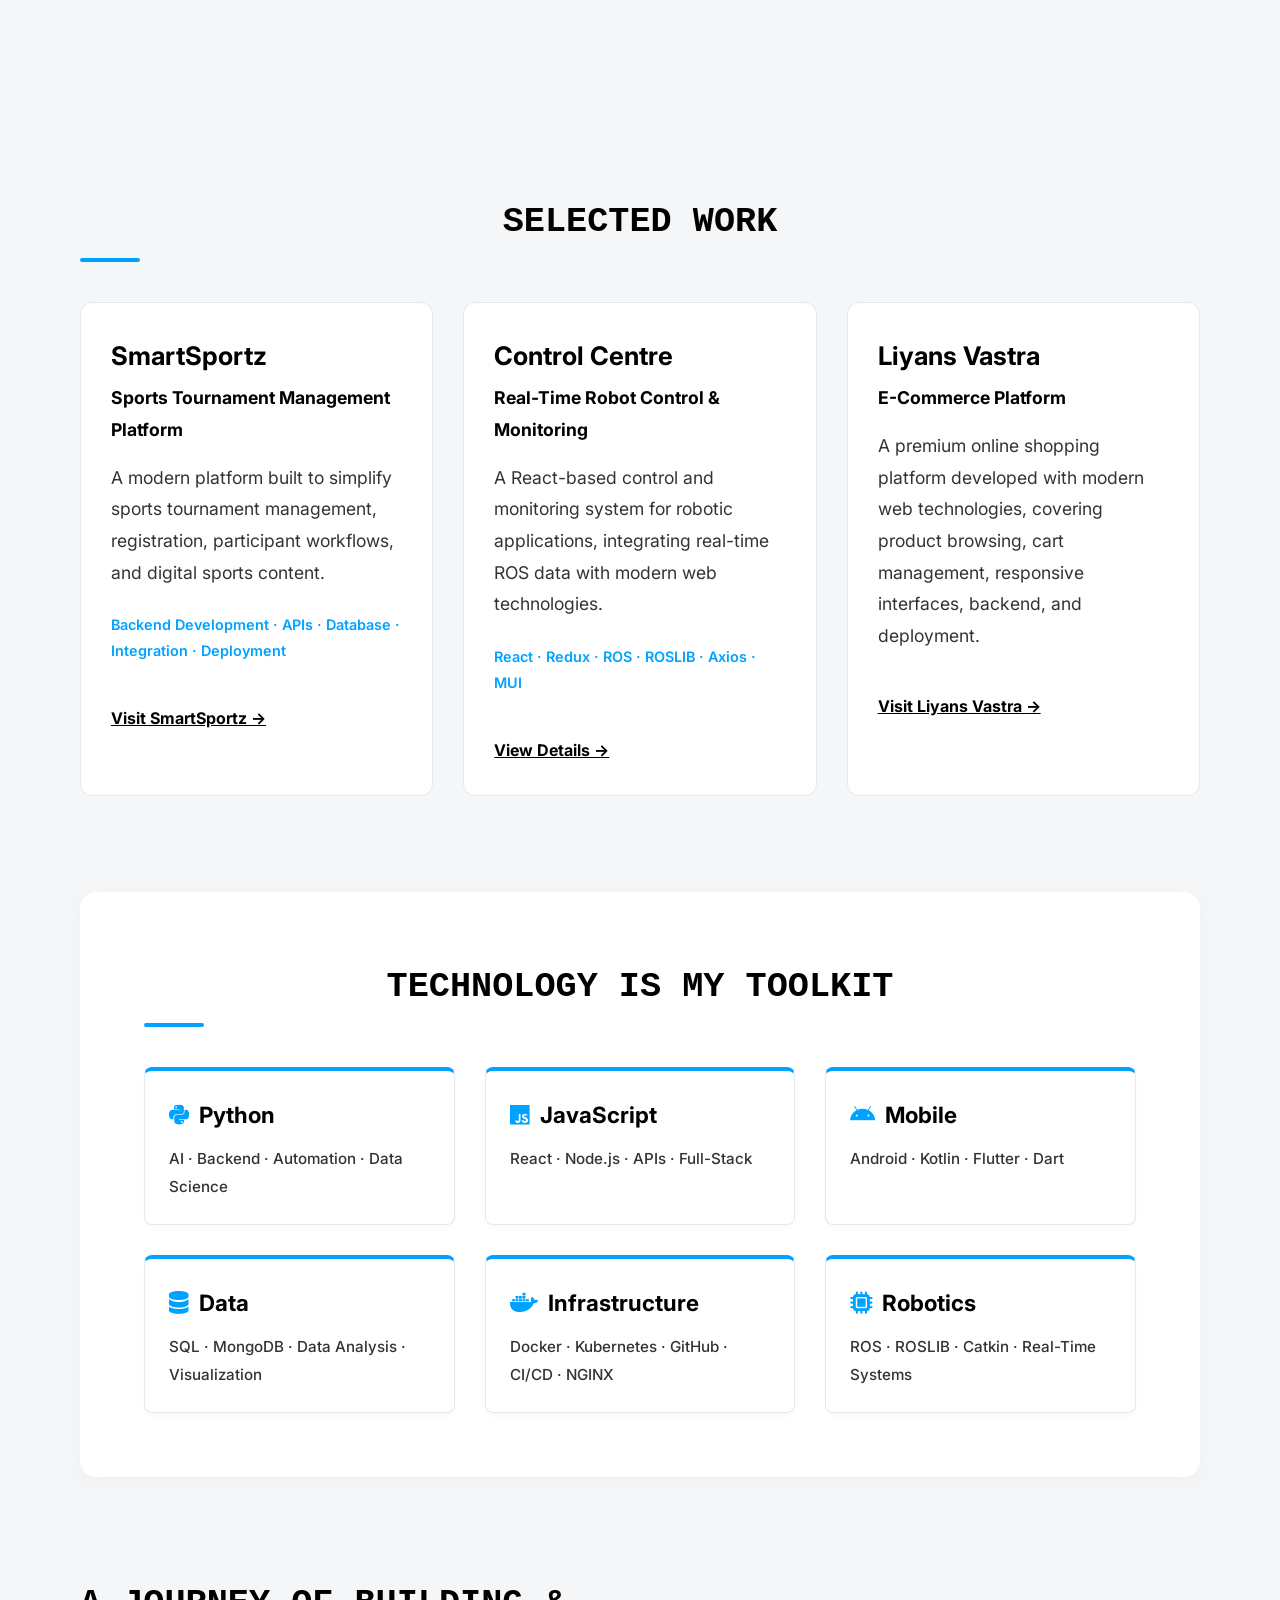
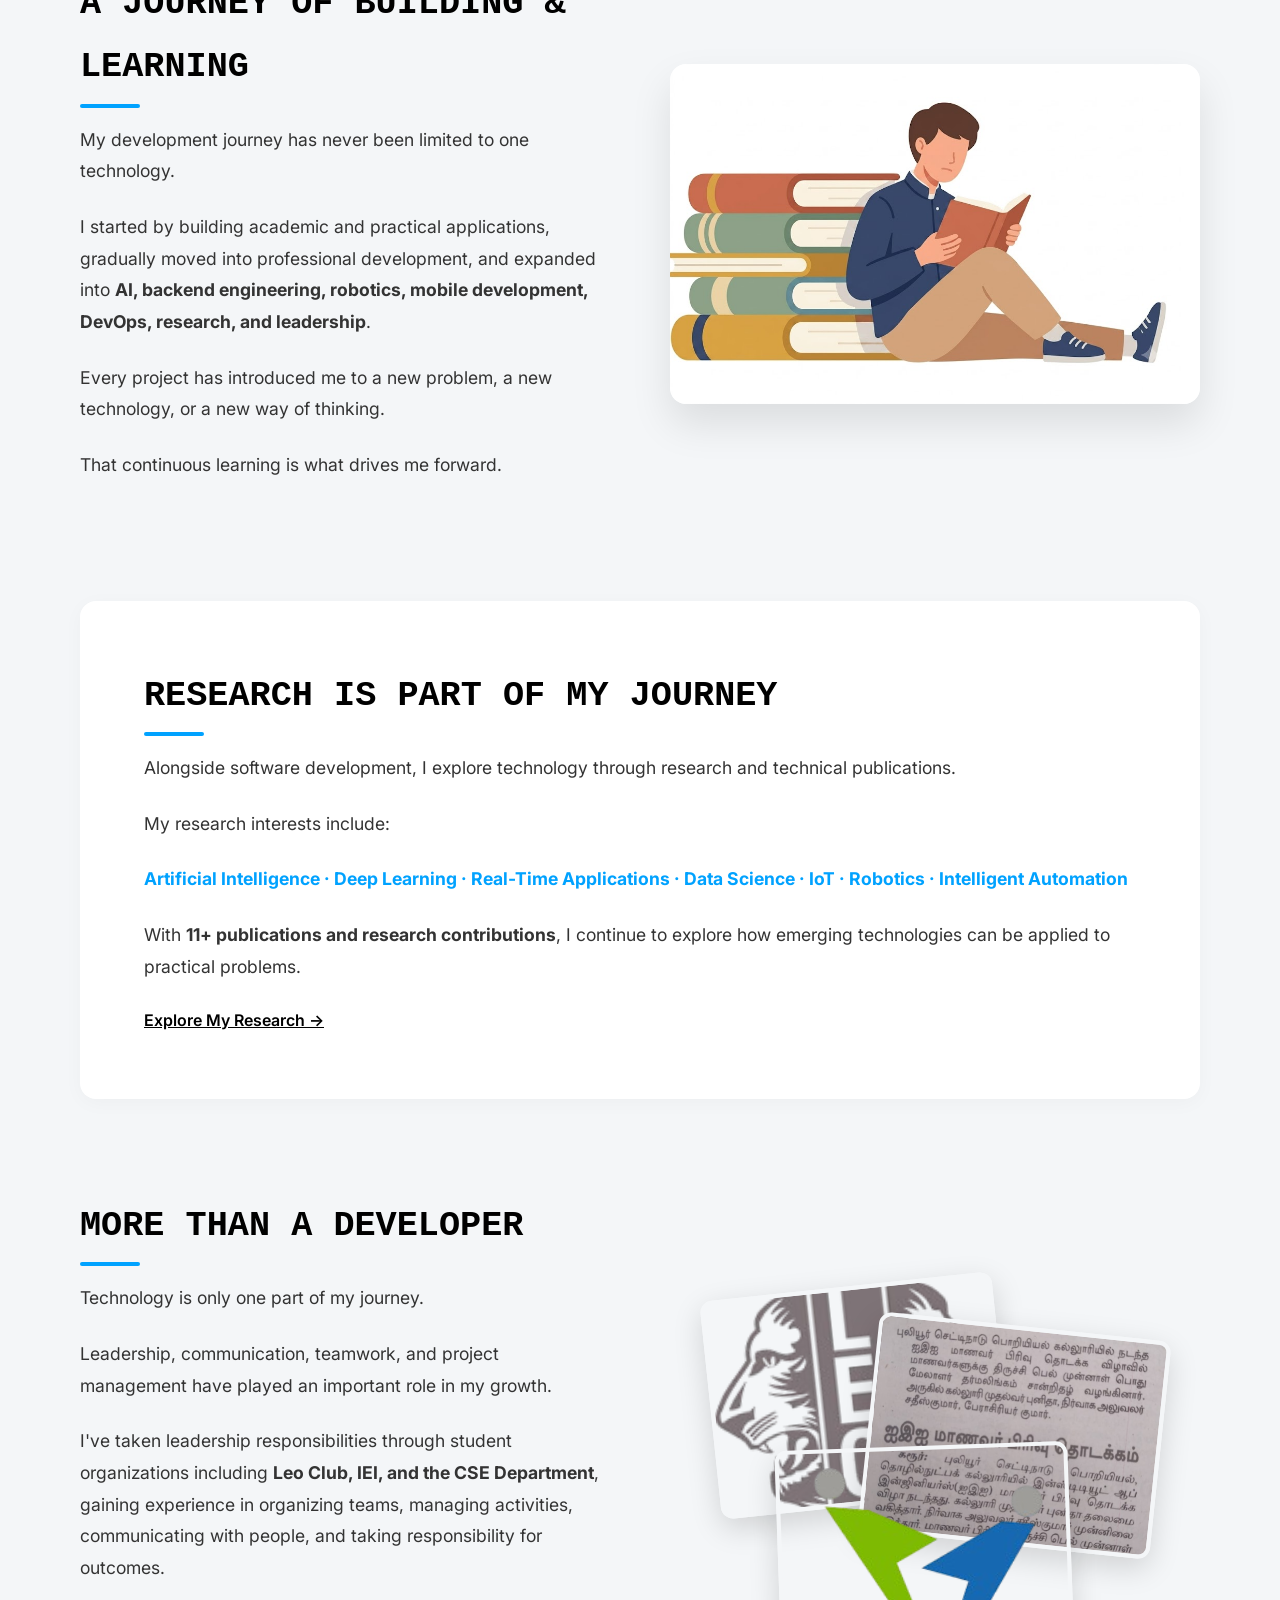
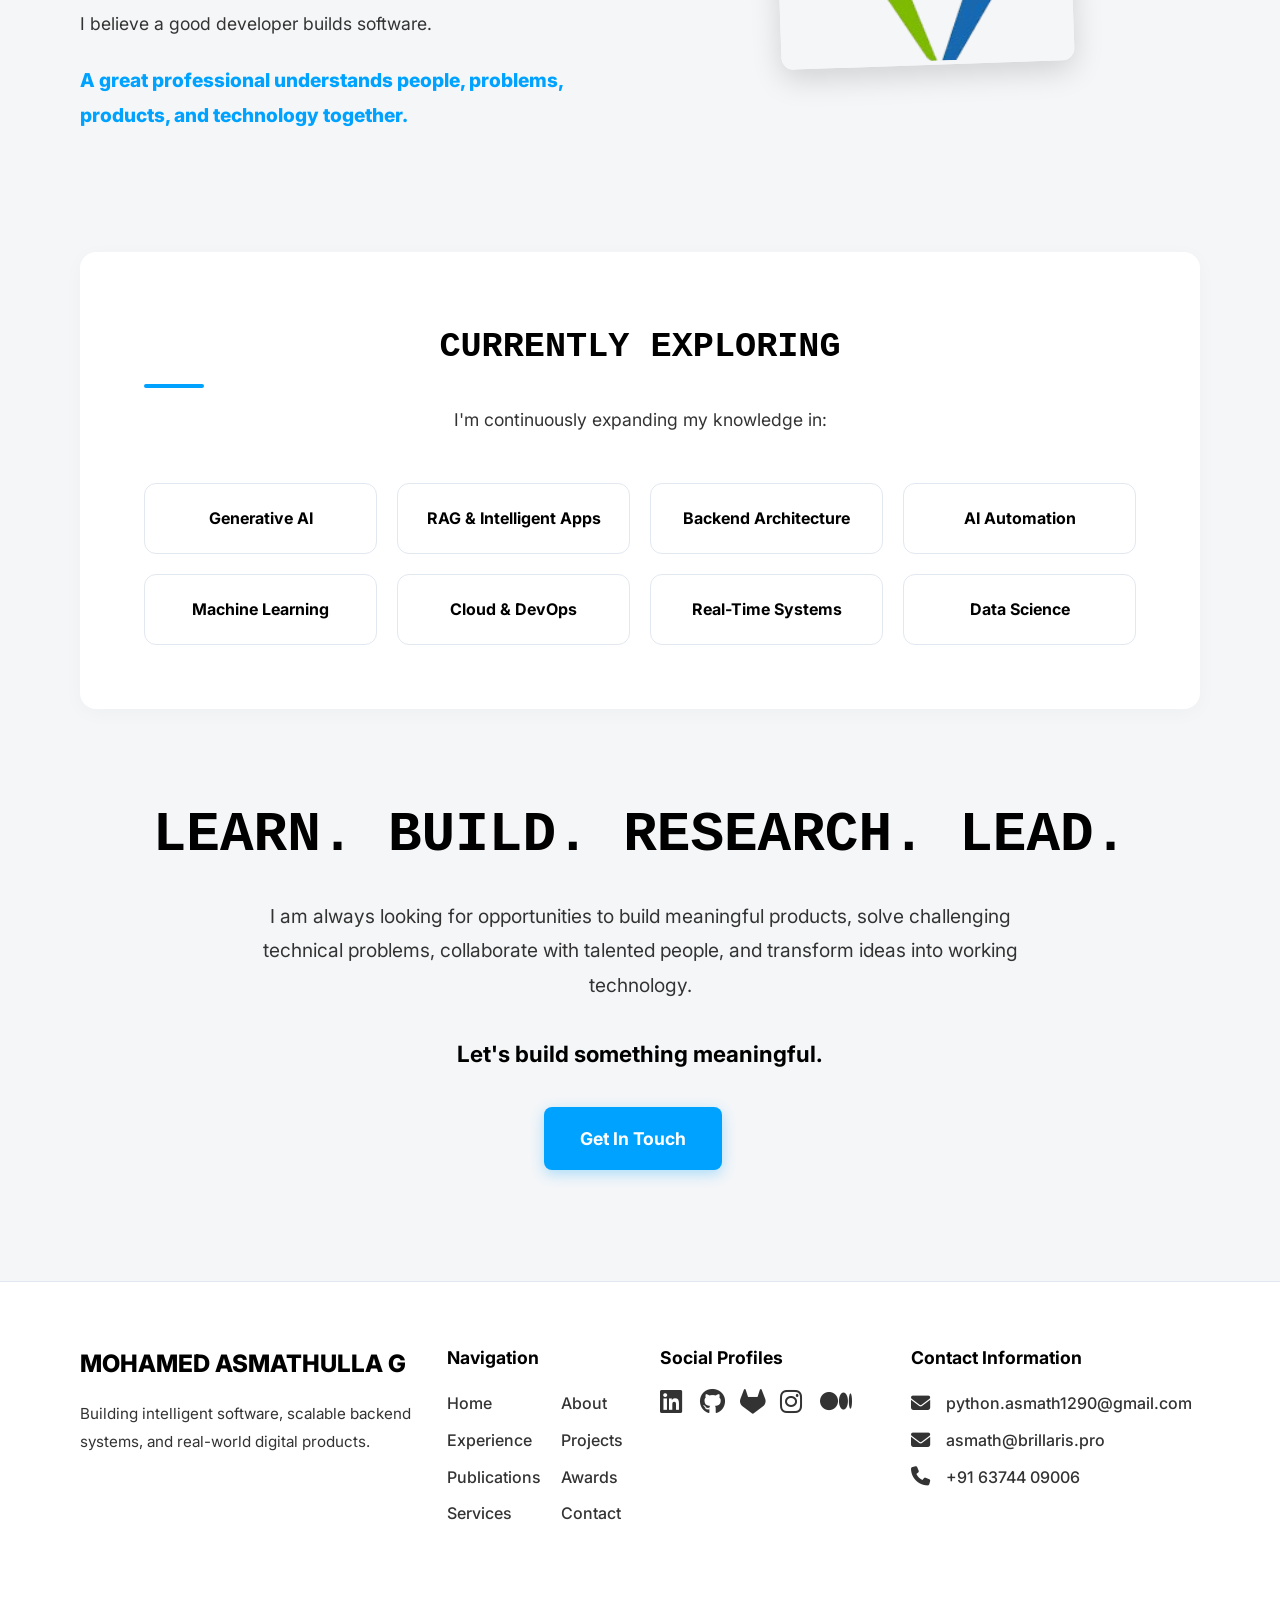
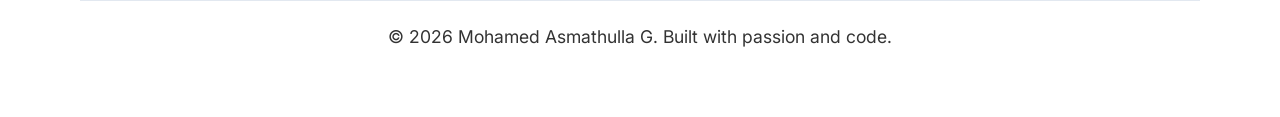
==== commit 114784c1: "Added the Google SEO API" ====
--- a/index.html
+++ b/index.html
@@ -1,13 +1,57 @@
-﻿<!DOCTYPE html>
+<!DOCTYPE html>
 <html lang="en">
 <head>
   <link rel="icon" type="image/webp" href="images/logo.webp">
   <meta charset="utf-8" />
   <meta name="viewport" content="width=device-width, initial-scale=1" />
   <title>Mohamed Asmathulla G | AI & Backend Developer</title>
+  <meta name="description" content="Portfolio of Mohamed Asmathulla G, a skilled AI Developer, Backend Engineer, and Full-Stack Developer specializing in Python, Machine Learning, and scalable web architectures.">
+  <meta name="keywords" content="Mohamed Asmathulla, Mohamed Asmathulla G, Asmathulla, Asmath, Asmathull, Mohamed Asmath, Python AI Developer, Backend Engineer, Full-Stack Developer, Data Analyst, Software Engineer, InGen Dynamics, Brillaris Global">
+  <meta name="author" content="Mohamed Asmathulla G">
+  <meta property="og:title" content="Mohamed Asmathulla G | AI & Backend Developer">
+  <meta property="og:description" content="Portfolio of Mohamed Asmathulla G, an AI Developer, Backend Engineer, and Full-Stack Developer. Explore my projects, research, and work experience.">
+  <meta property="og:type" content="website">
+  <meta name="robots" content="index, follow">
+  <meta name="googlebot" content="index, follow">
+  <meta name="google-site-verification" content="-dwS5Le8rg_WMXl8kgbja4IpyHZ5VC7jo7JQGtg24tE" />
+  <meta name="google-site-verification" content="Ms0q4QjAVGJdPDpv8uG5U7-aLENEaegQGKPuAcNLdyA" />
   <link href="https://fonts.googleapis.com/css2?family=Inter:wght@400;500;600;700;800&family=JetBrains+Mono:wght@400;700;800&display=swap" rel="stylesheet">
   <link rel="stylesheet" href="https://cdnjs.cloudflare.com/ajax/libs/font-awesome/6.4.0/css/all.min.css">
   <link rel="stylesheet" href="style.css">
+  <style>
+    /* Mobile View Adjustments for Home Page Only */
+    @media (max-width: 768px) {
+      /* Reduce Fonts */
+      
+      h2 { font-size: 1.5rem !important; line-height: 1.3 !important; }
+      h3 { font-size: 1.1rem !important; line-height: 1.4 !important; }
+      p { font-size: 0.95rem !important; line-height: 1.5 !important; }
+      .btn { font-size: 0.9rem !important; padding: 10px 20px !important; }
+      
+      /* Reduce Containers & Spacing */
+      .section-block { margin-top: 2rem !important; margin-bottom: 2rem !important; padding: 2rem 20px !important; }
+      .container { padding: 0 15px !important; }
+      .grid { gap: 1rem !important; }
+      .card { padding: 15px !important; }
+      
+      /* Reduce Images */
+      .flex-img { margin-top: 1rem !important; }
+      .flex-img img { max-width: 70% !important; margin: 0 auto !important; display: block !important; border-radius: 12px !important; }
+    }
+    @media (max-width: 480px) {
+      
+      .flex-img img { max-width: 90% !important; }
+    }
+  </style>
+<!-- Google tag (gtag.js) -->
+<script async src="https://www.googletagmanager.com/gtag/js?id=G-6EF3W05Q1P"></script>
+<script>
+  window.dataLayer = window.dataLayer || [];
+  function gtag(){dataLayer.push(arguments);}
+  gtag('js', new Date());
+
+  gtag('config', 'G-6EF3W05Q1P');
+</script>
 </head>
 <body>
   <header>
@@ -24,6 +68,7 @@
           <a href="services.html">Services</a>
           <a href="contact.html">Contact</a>
         </nav>
+        <button class="mobile-menu-btn" id="mobile-menu-btn"><i class="fa-solid fa-bars"></i></button>
         <button class="theme-toggle" id="theme-toggle"><i class="fa-solid fa-moon"></i></button>
       </div>
     </div>
@@ -362,3 +407,9 @@
 
 
 
+
+
+
+
+
+
--- a/style.css
+++ b/style.css
@@ -132,7 +132,7 @@
 }
 @media (max-width: 768px) {
   .footer-content { grid-template-columns: 1fr; gap: 40px; }
-  .nav-links { display: none; }
+  .nav-links { display: none; position: absolute; top: 70px; left: 0; width: 100%; background: var(--bg); flex-direction: column; padding: 20px 0; box-shadow: 0 10px 15px rgba(0,0,0,0.1); z-index: 1000; } .nav-links.active { display: flex; } .nav-links a { margin: 10px 20px; font-size: 1.1rem; }
   .grid-3, .grid-4 { grid-template-columns: 1fr; }
 }
 
@@ -274,3 +274,19 @@
   align-items: center;
   justify-content: center;
 }
+
+/* Mobile Menu Button */
+.mobile-menu-btn {
+  display: none;
+  background: none;
+  border: none;
+  color: var(--text-main);
+  font-size: 1.5rem;
+  cursor: pointer;
+  margin-right: 15px;
+}
+@media (max-width: 768px) {
+  .mobile-menu-btn {
+    display: block;
+  }
+}
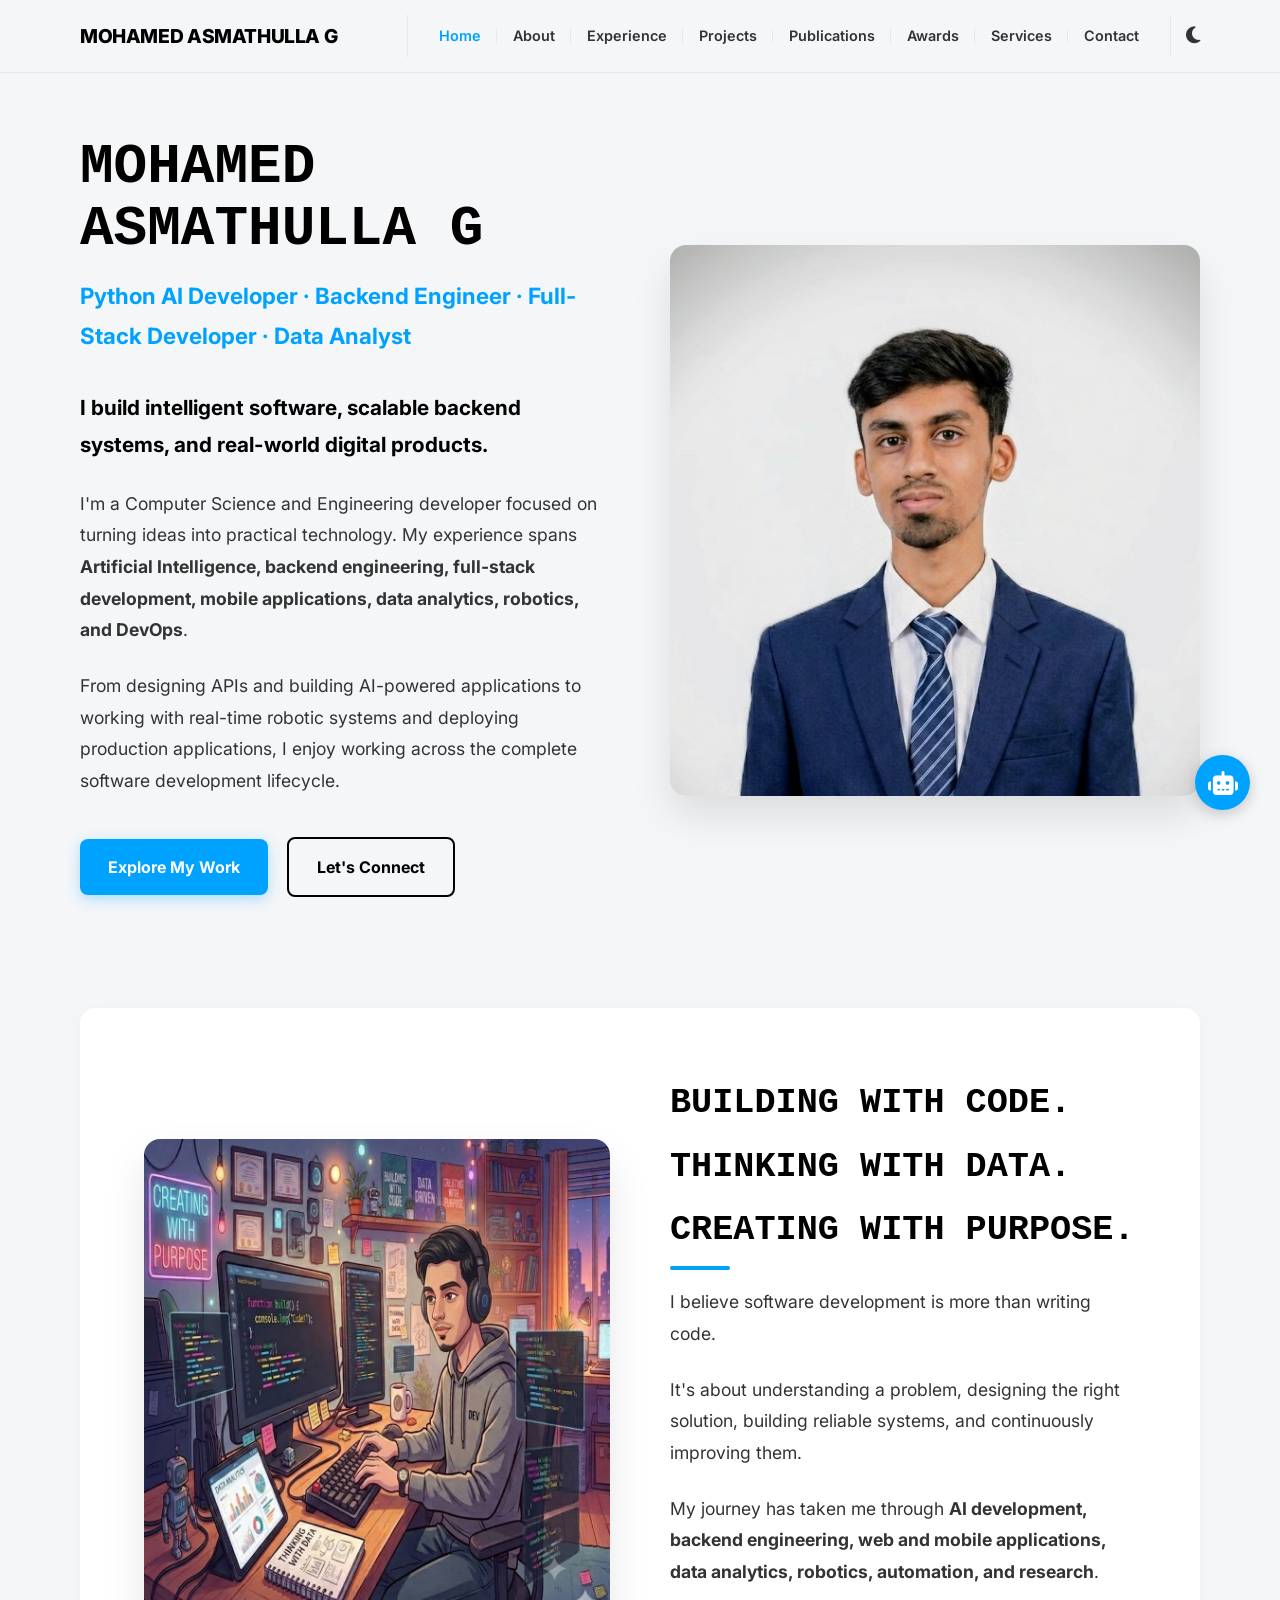
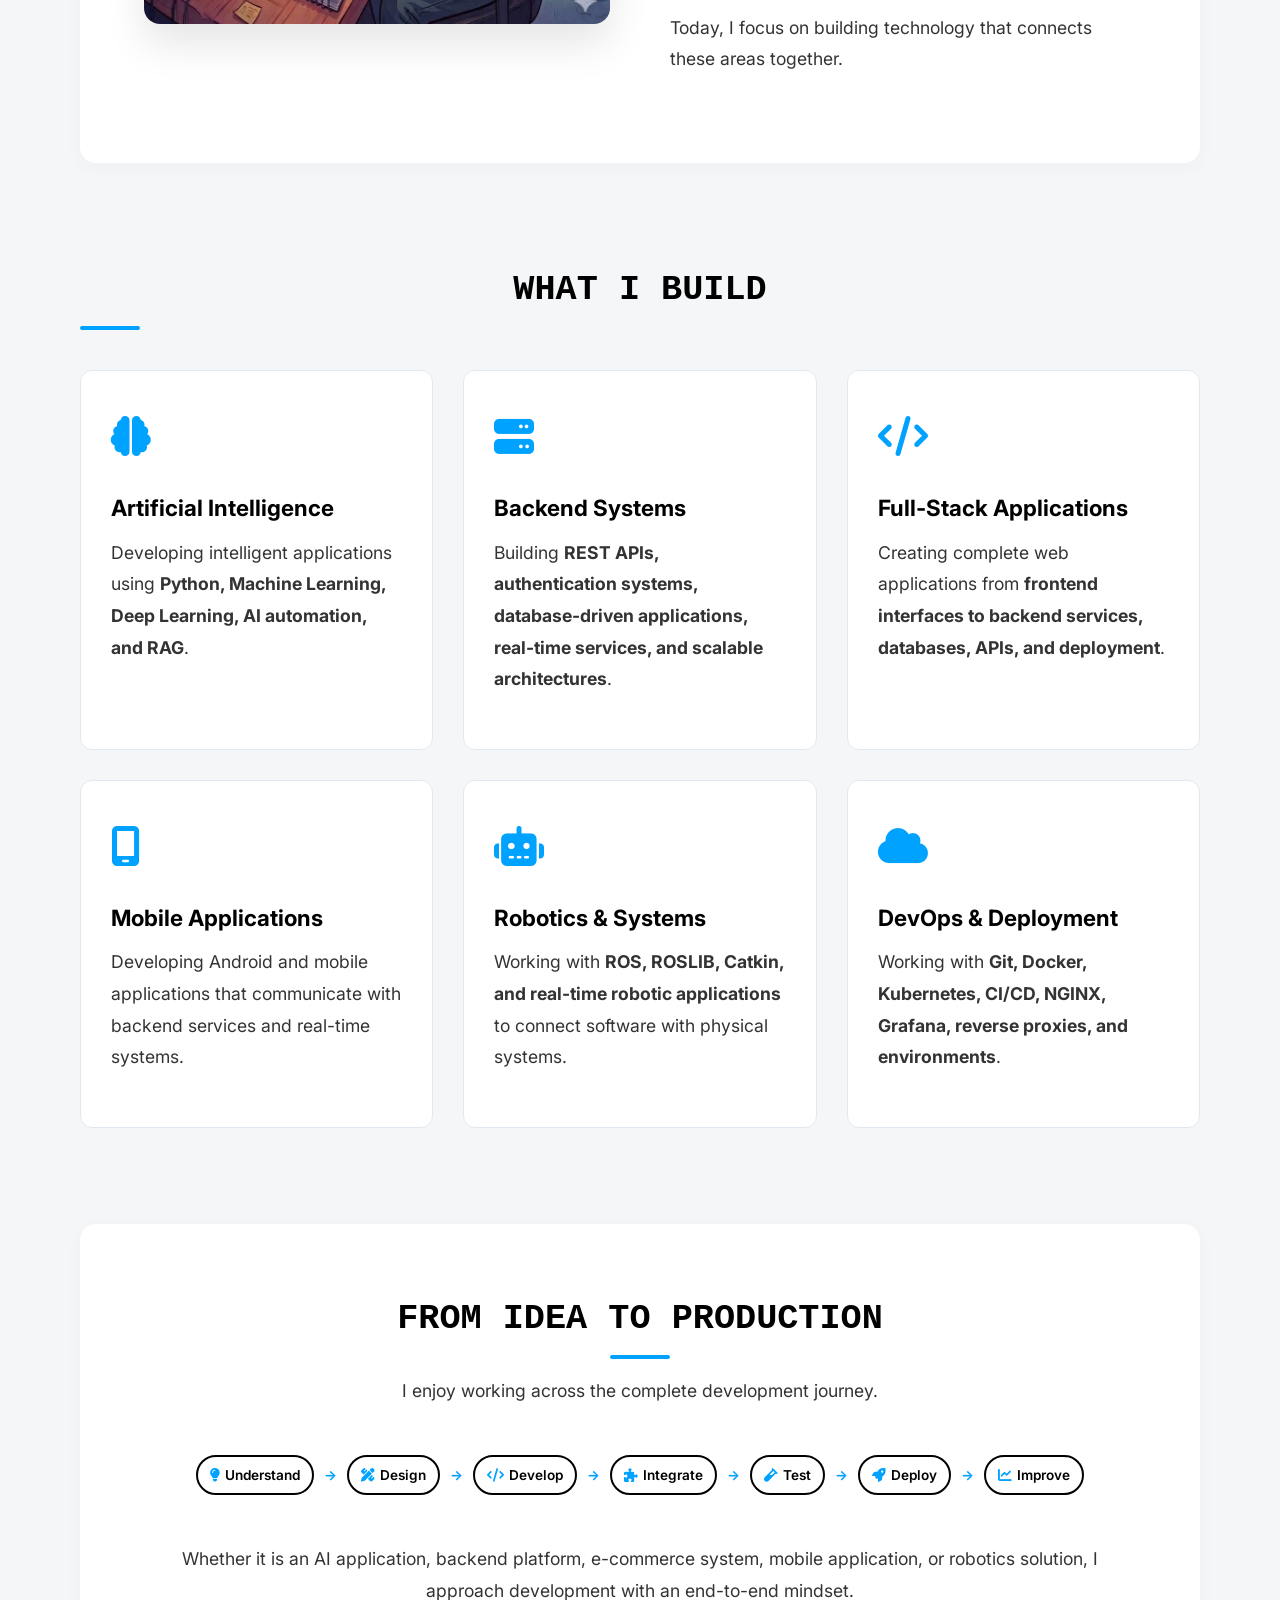
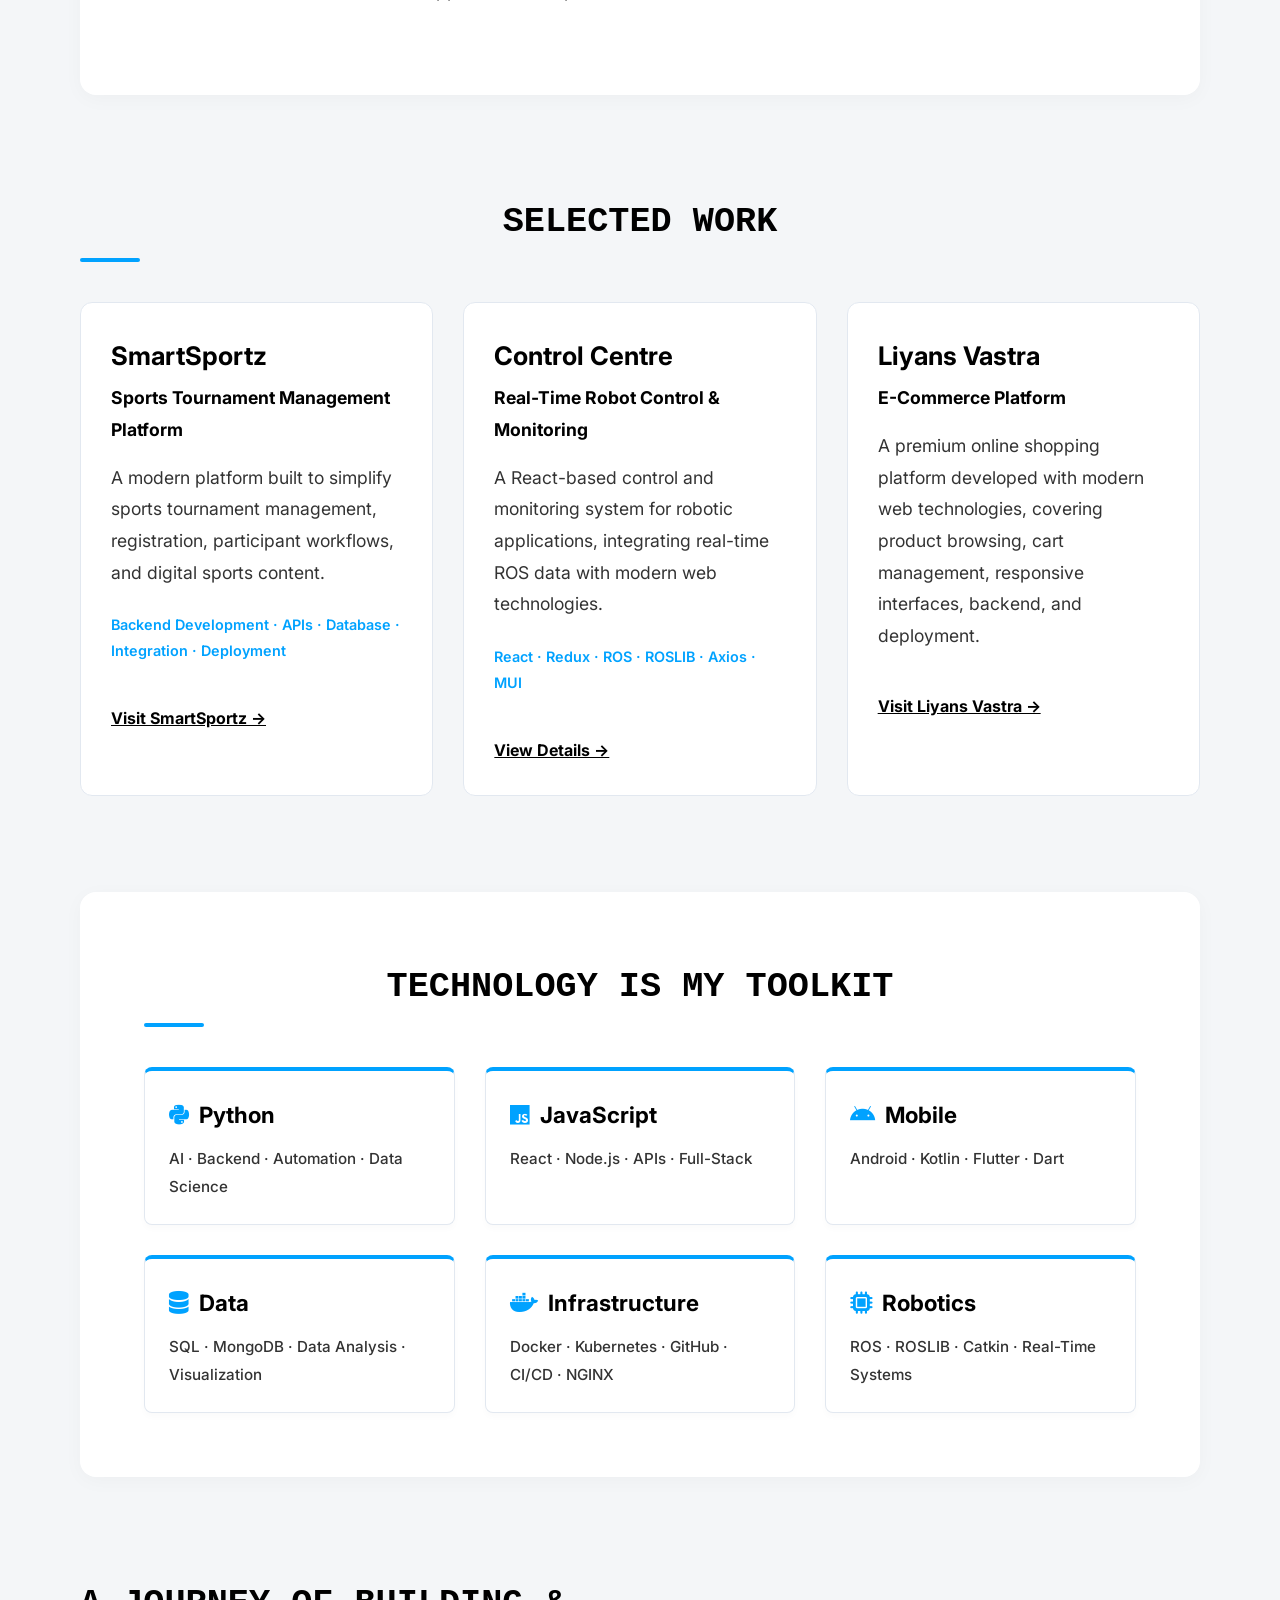
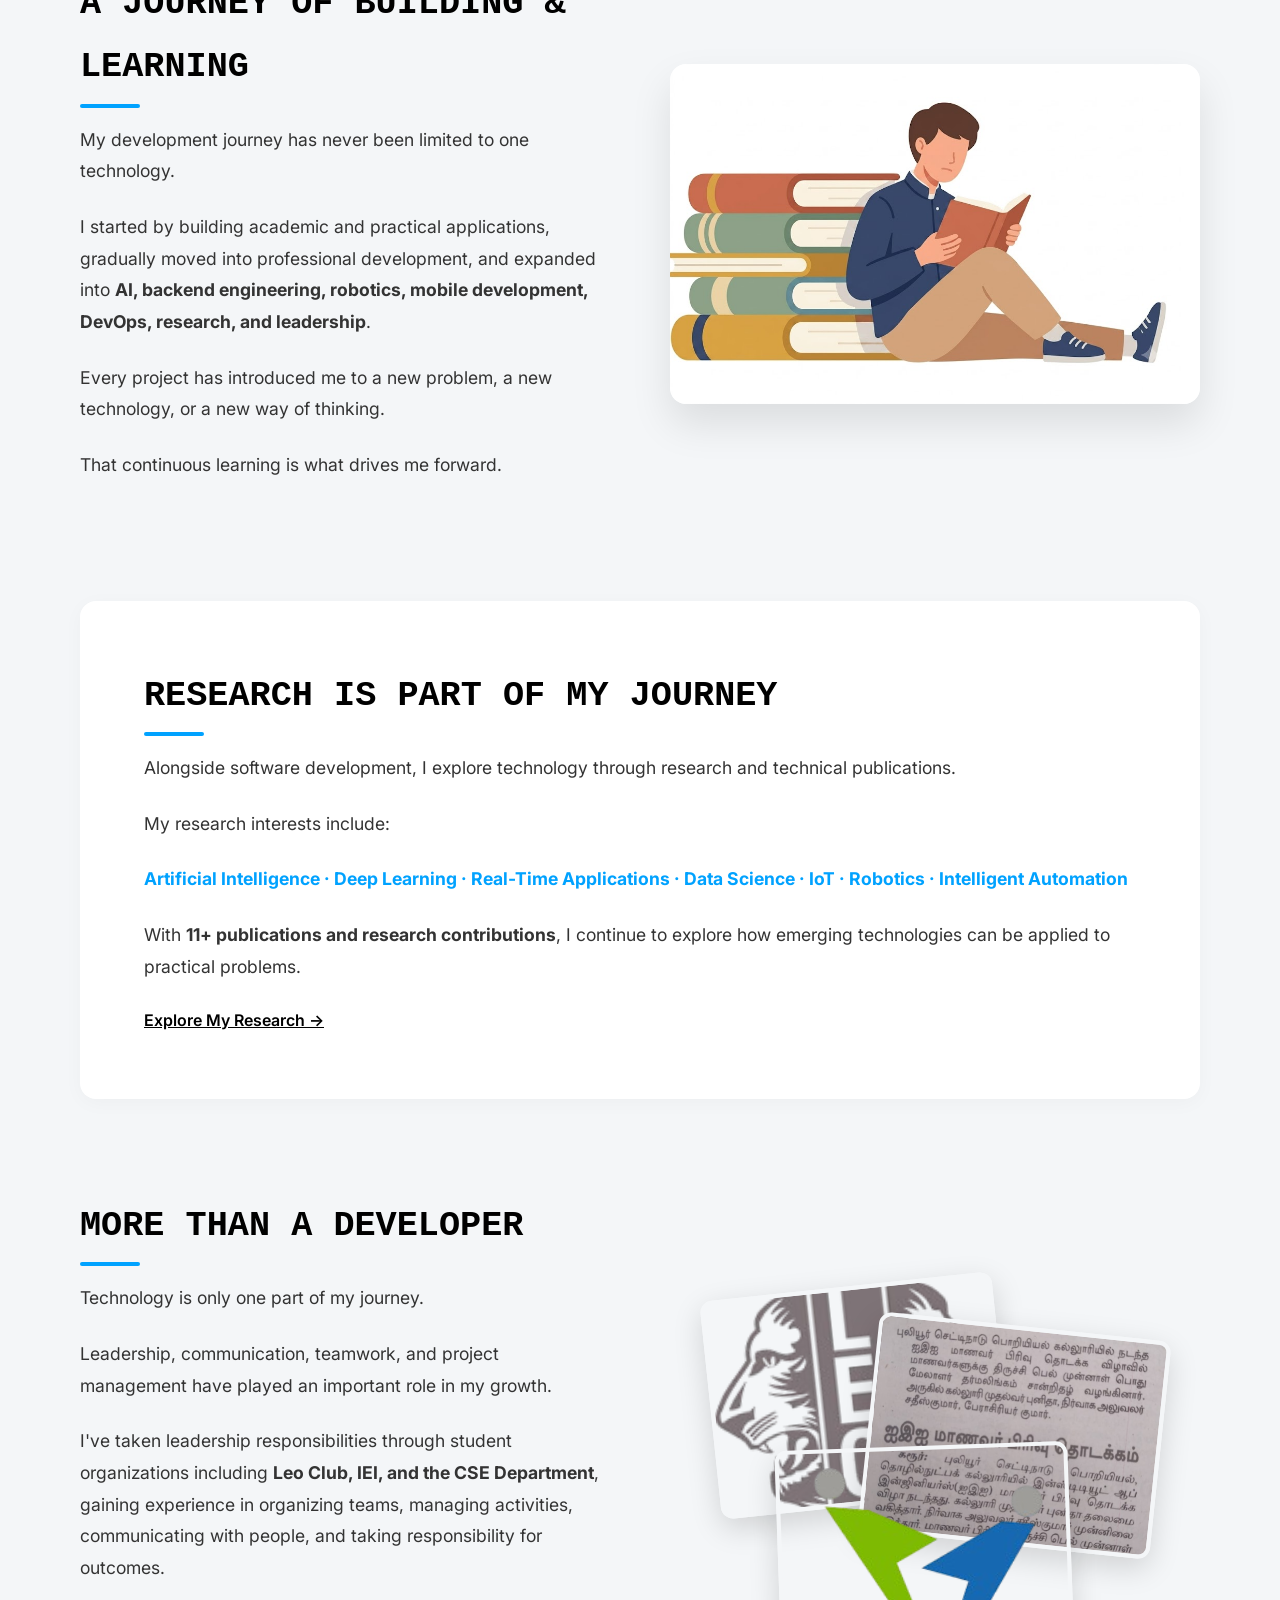
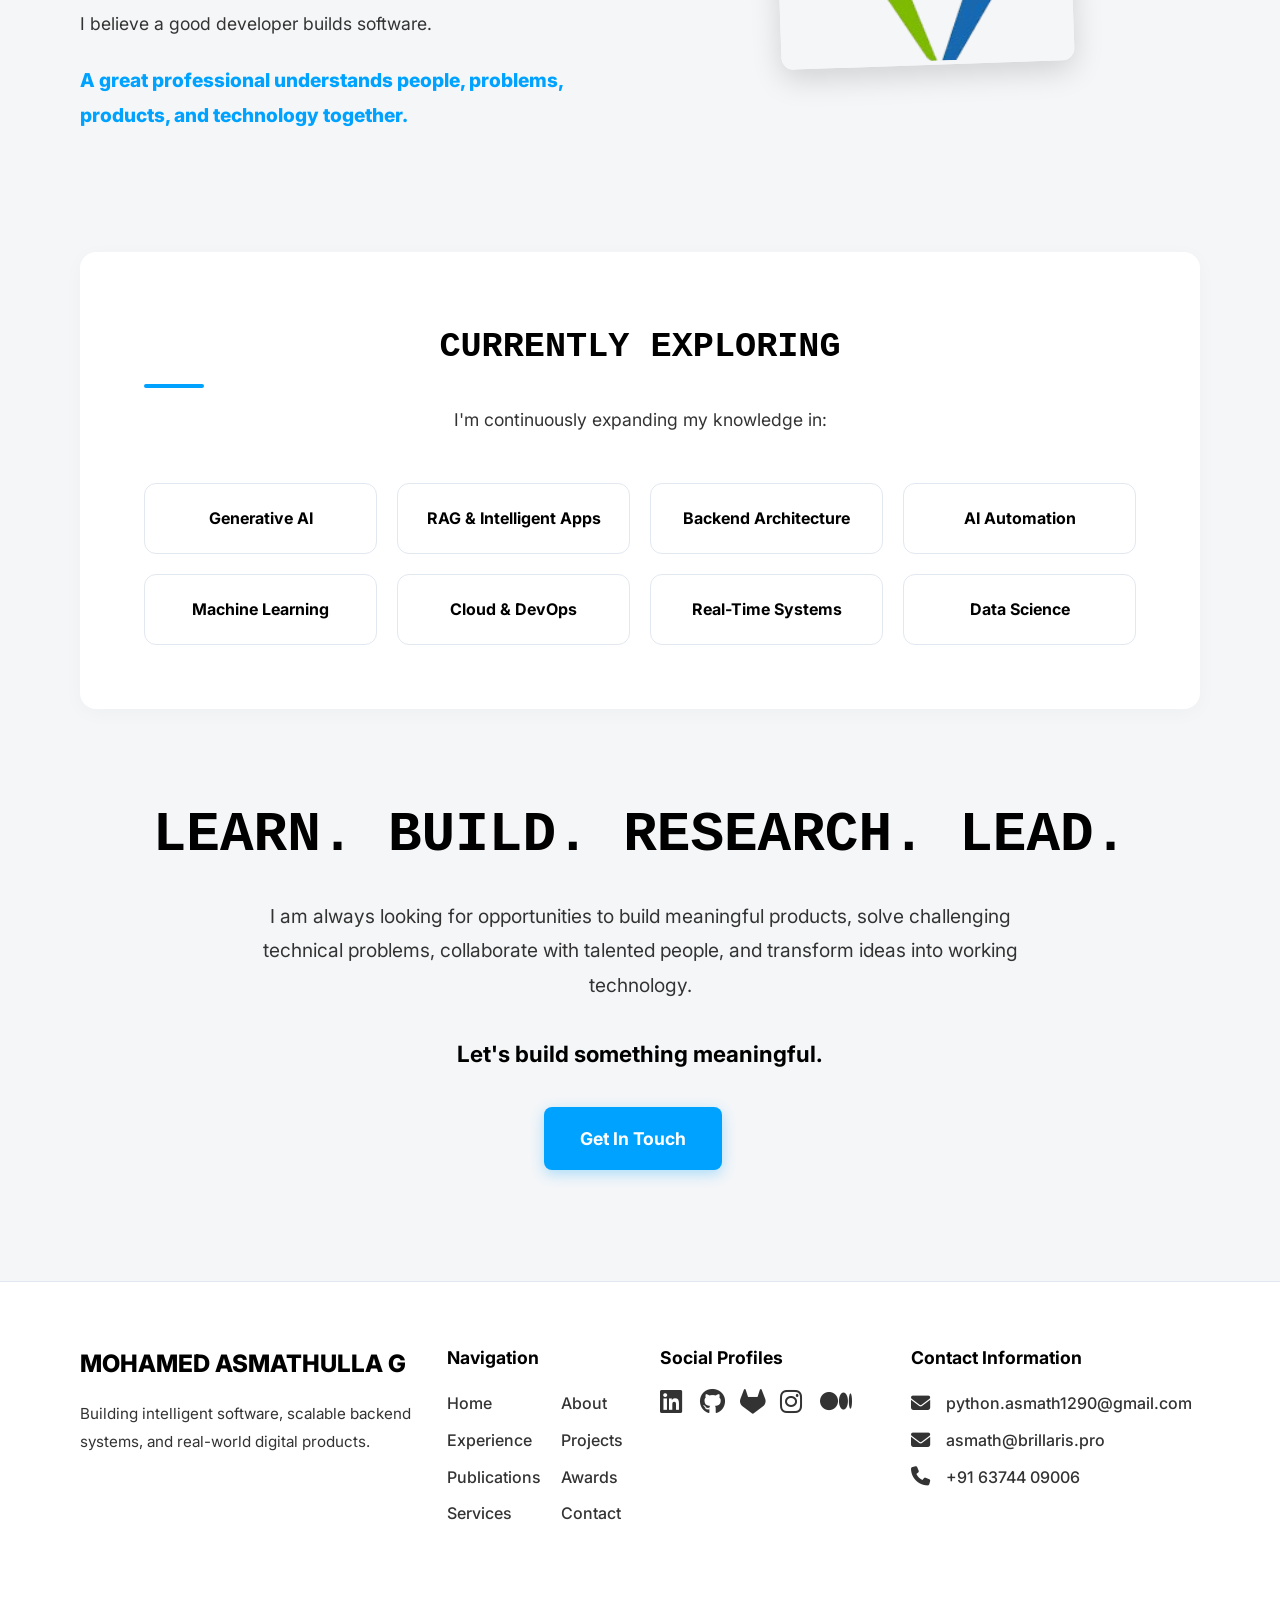
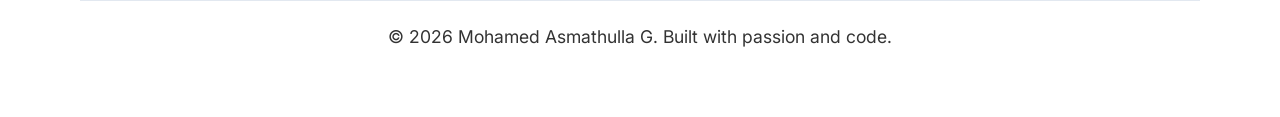
==== commit 944b6789: "Added the Google SEO API" ====
--- a/index.html
+++ b/index.html
@@ -1,6 +1,13 @@
 <!DOCTYPE html>
 <html lang="en">
 <head>
+  <!-- Google Tag Manager -->
+  <script>(function(w,d,s,l,i){w[l]=w[l]||[];w[l].push({'gtm.start':
+  new Date().getTime(),event:'gtm.js'});var f=d.getElementsByTagName(s)[0],
+  j=d.createElement(s),dl=l!='dataLayer'?'&l='+l:'';j.async=true;j.src=
+  'https://www.googletagmanager.com/gtm.js?id='+i+dl;f.parentNode.insertBefore(j,f);
+  })(window,document,'script','dataLayer','GTM-K3PVVH7V');</script>
+  <!-- End Google Tag Manager -->
   <link rel="icon" type="image/webp" href="images/logo.webp">
   <meta charset="utf-8" />
   <meta name="viewport" content="width=device-width, initial-scale=1" />
@@ -54,6 +61,10 @@
 </script>
 </head>
 <body>
+  <!-- Google Tag Manager (noscript) -->
+  <noscript><iframe src="https://www.googletagmanager.com/ns.html?id=GTM-K3PVVH7V"
+  height="0" width="0" style="display:none;visibility:hidden"></iframe></noscript>
+  <!-- End Google Tag Manager (noscript) -->
   <header>
     <div class="container nav-container">
       <div class="logo"><a href="index.html">MOHAMED ASMATHULLA G</a></div>
